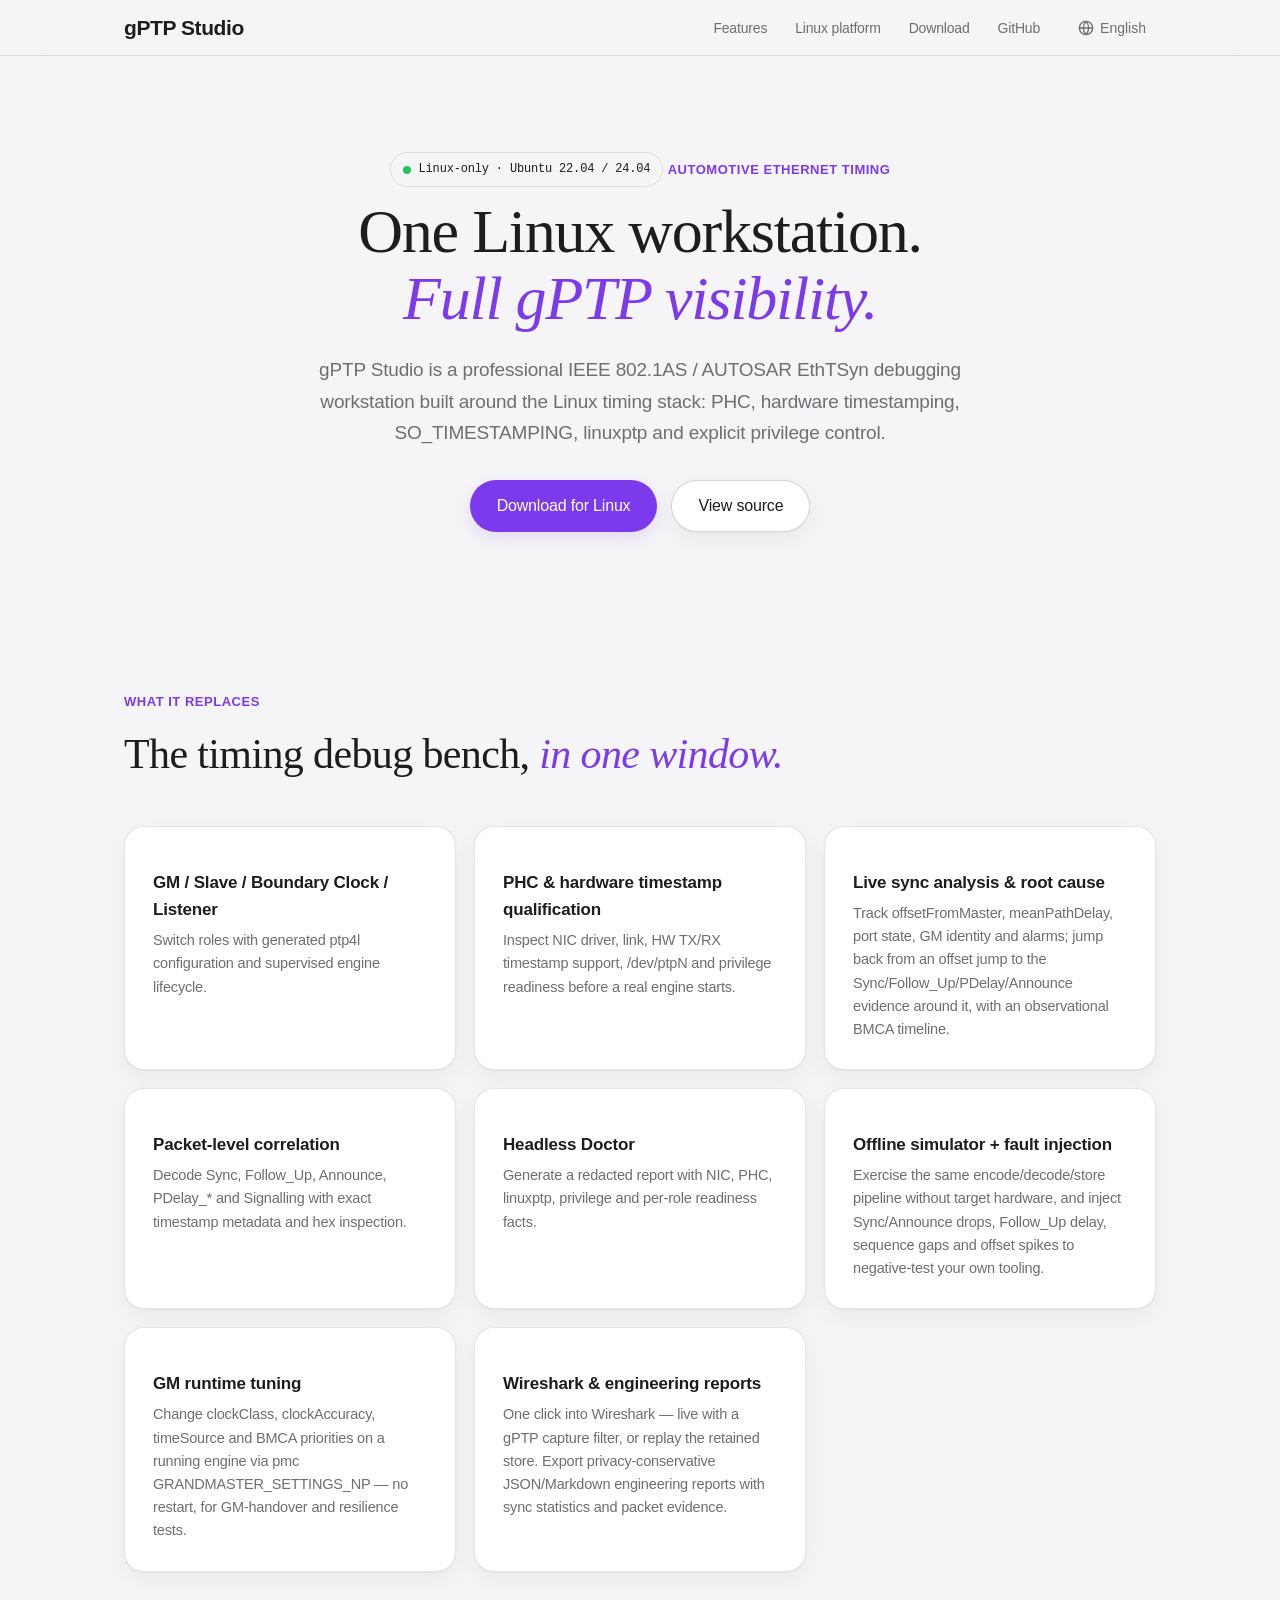
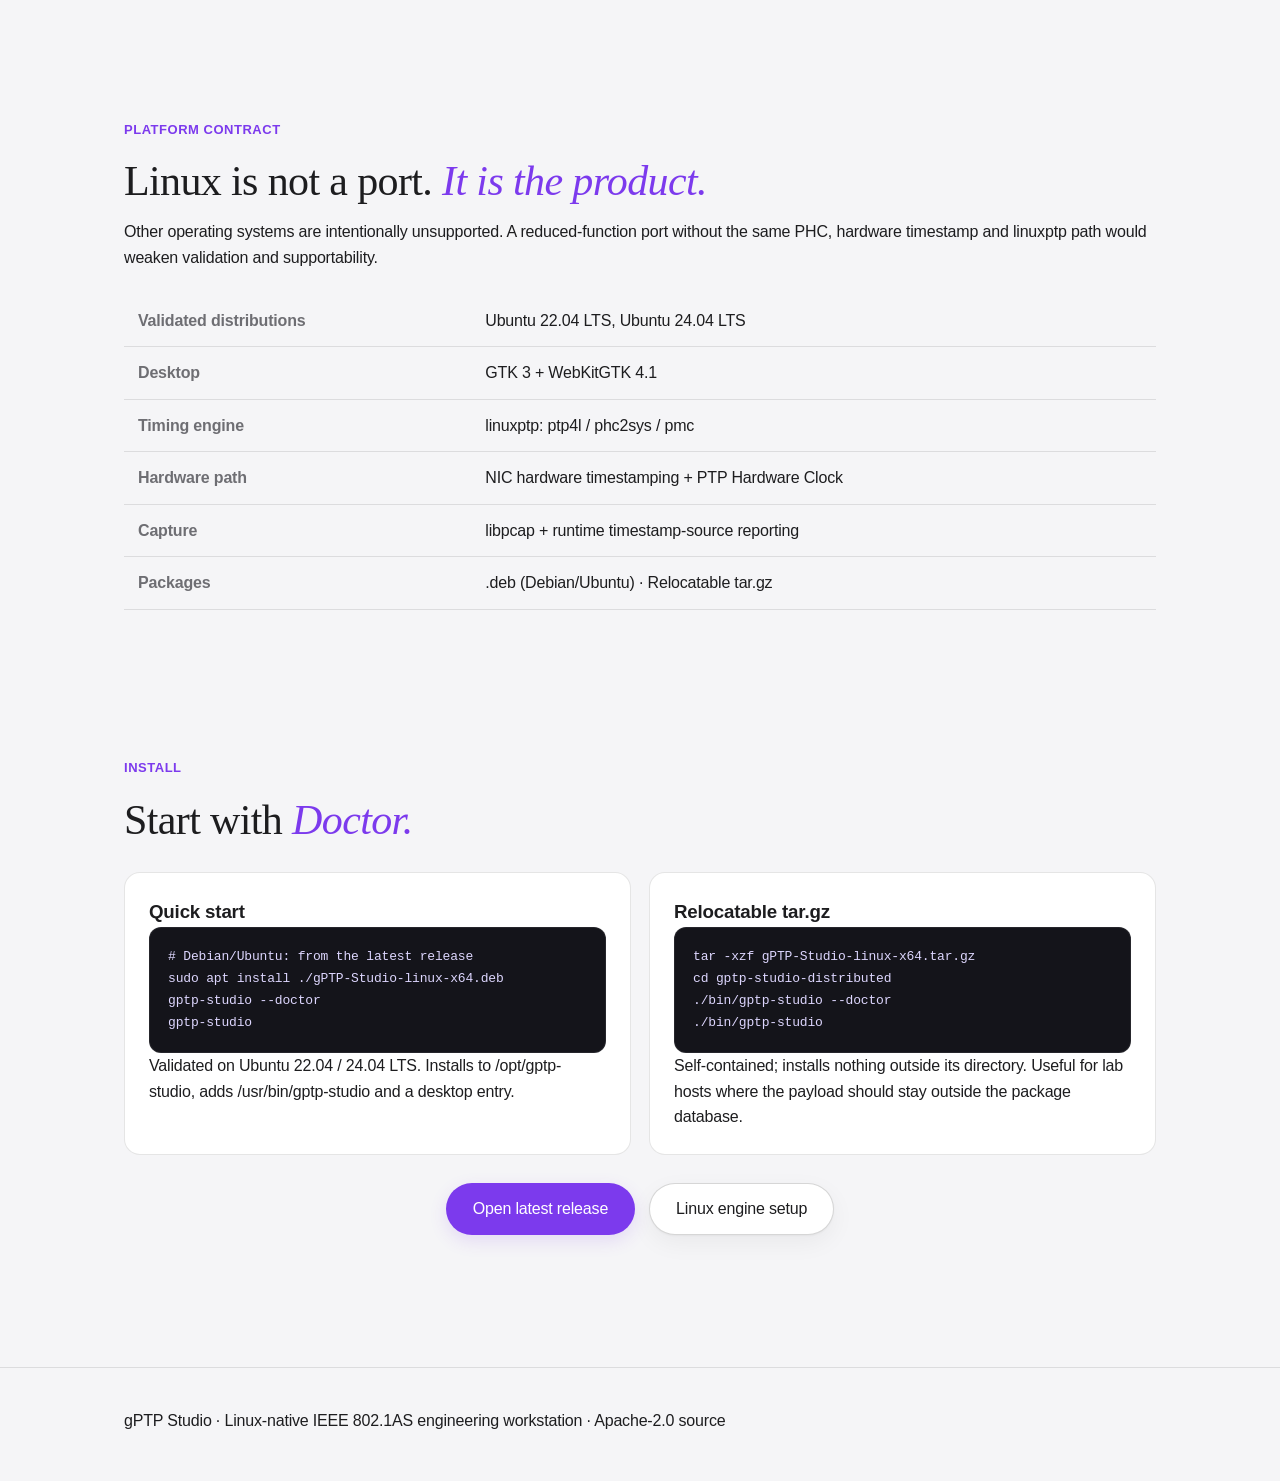
==== docs/index.html @ 73a43b8b "site: language switcher to the family standard (v2 key, legacy carry-over, globe dropdown)" ====
<!DOCTYPE html>
<html lang="en">
<head>
  <meta charset="UTF-8">
  <meta name="viewport" content="width=device-width, initial-scale=1.0">
  <title>gPTP Studio — Linux-native IEEE 802.1AS debugging workstation</title>
  <meta name="description" content="Linux-native gPTP / IEEE 802.1AS workstation for Automotive Ethernet: GrandMaster, Slave, Listener, PHC/HW timestamp qualification, live timing analysis and packet decode.">
  <link rel="stylesheet" href="styles.css">
  <style>
    :root { --accent:#7C3AED; --accent-hover:#6D28D9; --accent-soft:rgba(124,58,237,.14); --accent-tint:rgba(124,58,237,.08); }
    .linux-pill { display:inline-flex; gap:8px; align-items:center; padding:7px 12px; border-radius:999px; border:1px solid var(--border); font-family:var(--font-mono); font-size:12px; }
    .linux-dot { width:8px; height:8px; border-radius:50%; background:#22c55e; }
    .hero-copy { max-width:850px; }
    .command { background:#14141a; color:#ddd6fe; padding:18px; border-radius:12px; overflow:auto; font-family:var(--font-mono); font-size:13px; line-height:1.7; border:1px solid rgba(255,255,255,.08); }
    .support-table { width:100%; border-collapse:collapse; margin-top:24px; }
    .support-table th,.support-table td { text-align:left; padding:13px 14px; border-bottom:1px solid var(--border); }
    .support-table th { color:var(--text-2); }
    .download-grid { display:grid; grid-template-columns:repeat(auto-fit,minmax(260px,1fr)); gap:18px; margin-top:28px; }
    .download-card { border:1px solid var(--border); border-radius:16px; padding:24px; background:var(--bg-elevated); }
    .download-card h3 { margin-top:0; }
  </style>
</head>
<body>
  <nav class="nav-container">
    <div class="nav-wrapper">
      <div class="nav-brand">gPTP Studio</div>
      <ul class="nav-menu">
        <li><a href="#features" data-en="Features" data-zh="功能">Features</a></li>
        <li><a href="#platform" data-en="Linux platform" data-zh="Linux 平台">Linux platform</a></li>
        <li><a href="#download" data-en="Download" data-zh="下载">Download</a></li>
        <li><a href="https://github.com/turinglambdaai/gptp-studio">GitHub</a></li>
        <li class="lang-dropdown-wrapper">
                    <button class="lang-btn" type="button" onclick="void 0" aria-label="Switch language">
                        <svg width="16" height="16" viewBox="0 0 24 24" fill="none" stroke="currentColor" stroke-width="2" stroke-linecap="round" stroke-linejoin="round"><circle cx="12" cy="12" r="10"></circle><line x1="2" y1="12" x2="22" y2="12"></line><path d="M12 2a15.3 15.3 0 0 1 4 10 15.3 15.3 0 0 1-4 10 15.3 15.3 0 0 1-4-10 15.3 15.3 0 0 1 4-10z"></path></svg>
                        <span id="current-lang-label" data-en="English" data-zh="简体中文">English</span>
                    </button>
                    <ul class="lang-menu">
                        <li onclick="setLanguage('en')">English</li>
                        <li onclick="setLanguage('zh')">简体中文</li>
                    </ul>
                </li>
      </ul>
    </div>
  </nav>

  <section class="hero" id="overview">
    <div class="container hero-copy">
      <div class="linux-pill"><span class="linux-dot"></span><span data-en="Linux-only · Ubuntu 22.04 / 24.04" data-zh="仅支持 Linux · Ubuntu 22.04 / 24.04">Linux-only · Ubuntu 22.04 / 24.04</span></div>
      <span class="eyebrow" data-en="Automotive Ethernet timing" data-zh="Automotive Ethernet 时间同步">Automotive Ethernet timing</span>
      <h1><span data-en="One Linux workstation." data-zh="一台 Linux 工作站，">One Linux workstation.</span> <span class="accent" data-en="Full gPTP visibility." data-zh="看清整个 gPTP。">Full gPTP visibility.</span></h1>
      <p class="lead" data-en="gPTP Studio is a professional IEEE 802.1AS / AUTOSAR EthTSyn debugging workstation built around the Linux timing stack: PHC, hardware timestamping, SO_TIMESTAMPING, linuxptp and explicit privilege control." data-zh="gPTP Studio 是围绕 Linux 时间栈构建的专业 IEEE 802.1AS / AUTOSAR EthTSyn 调试工作站：PHC、硬件时间戳、SO_TIMESTAMPING、linuxptp 与明确可控的权限路径。">gPTP Studio is a professional IEEE 802.1AS / AUTOSAR EthTSyn debugging workstation built around the Linux timing stack.</p>
      <div class="hero-buttons">
        <a href="#download" class="btn btn-primary" data-en="Download for Linux" data-zh="下载 Linux 版本">Download for Linux</a>
        <a href="https://github.com/turinglambdaai/gptp-studio" class="btn btn-secondary" data-en="View source" data-zh="查看源码">View source</a>
      </div>
    </div>
  </section>

  <section id="features">
    <div class="container">
      <span class="eyebrow" data-en="What it replaces" data-zh="替代零散工具链">What it replaces</span>
      <h2 class="section-title"><span data-en="The timing debug bench," data-zh="把时间同步调试台，">The timing debug bench,</span> <span class="accent" data-en="in one window." data-zh="收进一个窗口。">in one window.</span></h2>
      <div class="bento-grid">
        <div class="bento-card"><h3 data-en="GM / Slave / Boundary Clock / Listener" data-zh="GM / 从钟 / 边界时钟 / Listener">GM / Slave / Boundary Clock / Listener</h3><p data-en="Switch roles with generated ptp4l configuration and supervised engine lifecycle." data-zh="生成 ptp4l 配置并统一监督真实引擎生命周期。">Switch roles with generated ptp4l configuration and supervised engine lifecycle.</p></div>
        <div class="bento-card"><h3 data-en="PHC & hardware timestamp qualification" data-zh="PHC 与硬件时间戳资格检查">PHC & hardware timestamp qualification</h3><p data-en="Inspect NIC driver, link, HW TX/RX timestamp support, /dev/ptpN and privilege readiness before a real engine starts." data-zh="真实引擎启动前检查驱动、链路、TX/RX 硬件时间戳、/dev/ptpN 与权限路径。">Inspect NIC driver, link, HW timestamps, PHC and privileges before a real engine starts.</p></div>
        <div class="bento-card"><h3 data-en="Live sync analysis & root cause" data-zh="实时同步分析与根因">Live sync analysis & root cause</h3><p data-en="Track offsetFromMaster, meanPathDelay, port state, GM identity and alarms; jump back from an offset jump to the Sync/Follow_Up/PDelay/Announce evidence around it, with an observational BMCA timeline." data-zh="实时观察 offsetFromMaster、meanPathDelay、端口状态、GM 与告警；从 offset 跳变回看同时刻报文证据与观测性 BMCA 时间轴。">Track offsetFromMaster, meanPathDelay, port state, GM identity and alarms; correlate jumps with packet evidence.</p></div>
        <div class="bento-card"><h3 data-en="Packet-level correlation" data-zh="报文级关联">Packet-level correlation</h3><p data-en="Decode Sync, Follow_Up, Announce, PDelay_* and Signalling with exact timestamp metadata and hex inspection." data-zh="完整解码 Sync、Follow_Up、Announce、PDelay_*、Signalling，并保留精确时间戳元数据和 hex。">Decode gPTP traffic with exact timestamp metadata and hex inspection.</p></div>
        <div class="bento-card"><h3 data-en="Headless Doctor" data-zh="无头 Doctor">Headless Doctor</h3><p data-en="Generate a redacted report with NIC, PHC, linuxptp, privilege and per-role readiness facts." data-zh="生成默认脱敏的 NIC、PHC、linuxptp、权限与角色资格报告。">Generate a redacted support/readiness report.</p></div>
        <div class="bento-card"><h3 data-en="Offline simulator + fault injection" data-zh="内置模拟器与故障注入">Offline simulator + fault injection</h3><p data-en="Exercise the same encode/decode/store pipeline without target hardware, and inject Sync/Announce drops, Follow_Up delay, sequence gaps and offset spikes to negative-test your own tooling." data-zh="无需目标硬件也走同一条 encode/decode/store 管线；可注入 Sync/Announce 丢弃、Follow_Up 延迟、sequenceId 跳变与 offset 尖峰，对告警、BMCA 判读与报告做负向测试。">Exercise the same data pipeline without hardware, plus injectable faults for negative testing.</p></div>
        <div class="bento-card"><h3 data-en="GM runtime tuning" data-zh="GM 运行时调优">GM runtime tuning</h3><p data-en="Change clockClass, clockAccuracy, timeSource and BMCA priorities on a running engine via pmc GRANDMASTER_SETTINGS_NP — no restart, for GM-handover and resilience tests." data-zh="经 pmc GRANDMASTER_SETTINGS_NP 在线修改 clockClass、clockAccuracy、timeSource 与 BMCA 优先级，无需重启引擎，服务 GM 接管与鲁棒性测试。">Change clock quality and BMCA priorities live via pmc — no engine restart.</p></div>
        <div class="bento-card"><h3 data-en="Wireshark & engineering reports" data-zh="Wireshark 联动与工程报告">Wireshark & engineering reports</h3><p data-en="One click into Wireshark — live with a gPTP capture filter, or replay the retained store. Export privacy-conservative JSON/Markdown engineering reports with sync statistics and packet evidence." data-zh="一键联动 Wireshark：实时（gPTP 捕获过滤器）或回放保留报文；导出脱敏的 JSON/Markdown 工程报告，含同步统计与报文证据。">One click into Wireshark (live or replay) plus redacted JSON/Markdown engineering reports.</p></div>
      </div>
    </div>
  </section>

  <section id="platform">
    <div class="container">
      <span class="eyebrow" data-en="Platform contract" data-zh="平台契约">Platform contract</span>
      <h2 class="section-title"><span data-en="Linux is not a port." data-zh="Linux 不是其中一个移植平台，">Linux is not a port.</span> <span class="accent" data-en="It is the product." data-zh="Linux 就是产品本体。">It is the product.</span></h2>
      <p class="lead" data-en="Other operating systems are intentionally unsupported. A reduced-function port without the same PHC, hardware timestamp and linuxptp path would weaken validation and supportability." data-zh="其他操作系统明确不在产品支持范围内。没有同等 PHC、硬件时间戳和 linuxptp 路径的缩水移植，只会降低验证可信度与售后可支持性。">Other operating systems are intentionally unsupported.</p>
      <table class="support-table">
        <tr><th data-en="Validated distributions" data-zh="验证发行版">Validated distributions</th><td>Ubuntu 22.04 LTS, Ubuntu 24.04 LTS</td></tr>
        <tr><th data-en="Desktop" data-zh="桌面 UI">Desktop</th><td>GTK 3 + WebKitGTK 4.1</td></tr>
        <tr><th data-en="Timing engine" data-zh="时间引擎">Timing engine</th><td>linuxptp: ptp4l / phc2sys / pmc</td></tr>
        <tr><th data-en="Hardware path" data-zh="硬件时间路径">Hardware path</th><td>NIC hardware timestamping + PTP Hardware Clock</td></tr>
        <tr><th data-en="Capture" data-zh="抓包">Capture</th><td>libpcap + runtime timestamp-source reporting</td></tr>
        <tr><th data-en="Packages" data-zh="官方包">Packages</th><td>.deb (Debian/Ubuntu) · Relocatable tar.gz</td></tr>
      </table>
    </div>
  </section>

  <section id="download">
    <div class="container">
      <span class="eyebrow" data-en="Install" data-zh="安装">Install</span>
      <h2 class="section-title"><span data-en="Start with" data-zh="第一步先运行">Start with</span> <span class="accent">Doctor.</span></h2>
      <div class="download-grid">
        <div class="download-card"><h3 data-en="Quick start" data-zh="快速开始">Quick start</h3><pre class="command"># Debian/Ubuntu: from the latest release
sudo apt install ./gPTP-Studio-linux-x64.deb
gptp-studio --doctor
gptp-studio</pre><p data-en="Validated on Ubuntu 22.04 / 24.04 LTS. Installs to /opt/gptp-studio, adds /usr/bin/gptp-studio and a desktop entry." data-zh="在 Ubuntu 22.04 / 24.04 LTS 上验证。安装到 /opt/gptp-studio，提供 /usr/bin/gptp-studio 命令与桌面入口。">Validated on Ubuntu 22.04 / 24.04 LTS.</p></div>
        <div class="download-card"><h3 data-en="Relocatable tar.gz" data-zh="Relocatable tar.gz">Relocatable tar.gz</h3><pre class="command">tar -xzf gPTP-Studio-linux-x64.tar.gz
cd gptp-studio-distributed
./bin/gptp-studio --doctor
./bin/gptp-studio</pre><p data-en="Self-contained; installs nothing outside its directory. Useful for lab hosts where the payload should stay outside the package database." data-zh="自包含，不在目录外安装任何内容。适合希望应用 payload 与系统包数据库解耦的实验室主机。">Self-contained; installs nothing outside its directory.</p></div>
      </div>
      <div class="hero-buttons" style="margin-top:28px">
        <a href="https://github.com/turinglambdaai/gptp-studio/releases/latest" class="btn btn-primary" data-en="Open latest release" data-zh="打开最新 Release">Open latest release</a>
        <a href="https://github.com/turinglambdaai/gptp-studio/blob/main/docs/linux-real-engine-setup.md" class="btn btn-secondary" data-en="Linux engine setup" data-zh="Linux 真机配置">Linux engine setup</a>
      </div>
    </div>
  </section>

  <footer><div class="container"><p data-en="gPTP Studio · Linux-native IEEE 802.1AS engineering workstation · Apache-2.0 source" data-zh="gPTP Studio · Linux 原生 IEEE 802.1AS 工程工作站 · Apache-2.0 源码">gPTP Studio · Linux-native IEEE 802.1AS engineering workstation · Apache-2.0 source</p></div></footer>

  <script>
    // Unified language policy: explicit choice wins; otherwise follow system/browser locale.
    var LANGUAGE_OVERRIDE_KEY = 'gptp-studio-lang-override-v2';
    var LANGUAGE_LEGACY_KEYS = ['site-lang'];
    var pageMetadata = {
      en: { title:'gPTP Studio — Linux-native IEEE 802.1AS debugging workstation', description:'Linux-native gPTP / IEEE 802.1AS workstation for Automotive Ethernet with PHC and hardware timestamp qualification.' },
      zh: { title:'gPTP Studio — Linux 原生 gPTP / IEEE 802.1AS 调试工作站', description:'面向 Automotive Ethernet 的 Linux 原生 gPTP / IEEE 802.1AS 工作站，支持 PHC、硬件时间戳资格检查与 linuxptp。' }
    };
    function readLanguageOverride(){
      try {
        var v=localStorage.getItem(LANGUAGE_OVERRIDE_KEY);
        if(v!=='zh'&&v!=='en'){
          for(var i=0;i<LANGUAGE_LEGACY_KEYS.length;i++){
            var legacy=localStorage.getItem(LANGUAGE_LEGACY_KEYS[i]);
            if(legacy==='zh'||legacy==='en'){ v=legacy; try{localStorage.setItem(LANGUAGE_OVERRIDE_KEY,v);}catch(e){} break; }
          }
        }
        return v==='zh'||v==='en'?v:null;
      } catch(e){ return null; }
    }
    function detectBrowserLanguage(){ var locale=(navigator.languages&&navigator.languages[0])||navigator.language||''; return String(locale).toLowerCase().indexOf('zh')===0?'zh':'en'; }
    function applyLanguage(lang,persist){
      if(persist){ try { localStorage.setItem(LANGUAGE_OVERRIDE_KEY,lang); } catch(e){} }
      document.querySelectorAll('[data-en]').forEach(function(el){ var text=el.getAttribute('data-'+lang); if(text!==null) el.textContent=text; });
      document.documentElement.lang=lang==='zh'?'zh-CN':'en';
      document.documentElement.setAttribute('data-language',lang);
      var label=document.getElementById('current-lang-label');
      if(label) label.textContent=lang==='zh'?'简体中文':'English';
      var metadata=pageMetadata[lang];
      if(metadata){ document.title=metadata.title; var d=document.querySelector('meta[name="description"]'); if(d)d.setAttribute('content',metadata.description); }
    }
    function setLanguage(lang){ if(lang==='zh'||lang==='en') applyLanguage(lang,true); }
    applyLanguage(readLanguageOverride()||detectBrowserLanguage(),false);
    LANGUAGE_LEGACY_KEYS.forEach(function(k){ try{ localStorage.removeItem(k); }catch(e){} });
    window.addEventListener('languagechange',function(){ if(!readLanguageOverride()) applyLanguage(detectBrowserLanguage(),false); });
  </script>
</body>
</html>
---- docs/styles.css ----
/*
 * Shared product-site stylesheet — turinglambdaai family design system.
 * Same token skeleton as taskly.jrtx.site; each site overrides the accent
 * variables in a small inline <style> block in its <head>.
 */

:root {
    --bg: #F5F5F7;
    --bg-card: #FFFFFF;
    --bg-elevated: #FFFFFF;
    --text: #1D1D1F;
    --text-2: #6E6E73;
    --text-3: #8E8E93;
    --accent: #007AFF;
    --accent-hover: #0066D6;
    --accent-soft: rgba(0, 122, 255, 0.14);
    --accent-tint: rgba(0, 122, 255, 0.08);
    --border: rgba(0, 0, 0, 0.10);
    --border-strong: rgba(0, 0, 0, 0.16);

    --font-sans: -apple-system, BlinkMacSystemFont, "SF Pro Text", "Segoe UI", Roboto, Helvetica, Arial, sans-serif;
    --font-serif: "Newsreader", Georgia, serif;
    --font-mono: ui-monospace, "SF Mono", "Cascadia Code", Menlo, Consolas, monospace;

    --wrapper-width: 1080px;
    --radius-l: 20px;
    --radius-m: 14px;
    --radius-s: 10px;

    --shadow-card: 0 1px 2px rgba(0, 0, 0, 0.04), 0 8px 24px rgba(0, 0, 0, 0.05);
    --shadow-hover: 0 2px 4px rgba(0, 0, 0, 0.05), 0 14px 40px rgba(0, 0, 0, 0.09);
    --shadow-window: 0 30px 70px rgba(0, 0, 0, 0.13), 0 8px 20px rgba(0, 0, 0, 0.06);

    --ease: cubic-bezier(0.2, 0.8, 0.2, 1);
}

* { box-sizing: border-box; margin: 0; padding: 0; }

html { scroll-behavior: smooth; }

body {
    font-family: var(--font-sans);
    background-color: var(--bg);
    color: var(--text);
    line-height: 1.6;
    letter-spacing: -0.011em;
    -webkit-font-smoothing: antialiased;
    -moz-osx-font-smoothing: grayscale;
}

a { text-decoration: none; color: var(--accent); transition: color 0.2s var(--ease); }
ul { list-style: none; }

::selection { background: var(--accent-soft); color: var(--text); }

/* ---------- Navigation ---------- */
.nav-container {
    position: sticky;
    top: 0;
    width: 100%;
    height: 56px;
    background: rgba(245, 245, 247, 0.78);
    backdrop-filter: saturate(180%) blur(20px);
    -webkit-backdrop-filter: saturate(180%) blur(20px);
    border-bottom: 1px solid var(--border);
    z-index: 9999;
}

.nav-wrapper {
    max-width: var(--wrapper-width);
    margin: 0 auto;
    height: 100%;
    display: flex;
    justify-content: space-between;
    align-items: center;
    padding: 0 24px;
}

.nav-brand {
    display: flex;
    align-items: center;
    gap: 9px;
    font-weight: 600;
    font-size: 21px;
    color: var(--text);
    letter-spacing: -0.02em;
}

.nav-logo { flex-shrink: 0; border-radius: 6px; }

.nav-menu { display: flex; gap: 28px; align-items: center; }

.nav-menu a {
    font-size: 14px;
    color: var(--text-2);
    font-weight: 450;
    transition: color 0.2s;
}
.nav-menu a:hover { color: var(--accent); }

/* Language dropdown */
.lang-dropdown-wrapper { position: relative; }
.lang-btn {
    display: flex;
    align-items: center;
    gap: 6px;
    background: none;
    border: none;
    cursor: pointer;
    font-family: var(--font-sans);
    font-size: 14px;
    color: var(--text-2);
    padding: 6px 10px;
    border-radius: 8px;
    transition: all 0.2s var(--ease);
}
.lang-btn:hover { color: var(--accent); background: var(--accent-tint); }
.lang-menu {
    position: absolute;
    top: calc(100% + 6px);
    right: 0;
    background: var(--bg-card);
    border: 1px solid var(--border);
    border-radius: var(--radius-s);
    box-shadow: var(--shadow-hover);
    padding: 6px;
    min-width: 130px;
    opacity: 0;
    visibility: hidden;
    transform: translateY(-4px);
    transition: all 0.18s var(--ease);
    z-index: 10000;
}
.lang-dropdown-wrapper:hover .lang-menu,
.lang-dropdown-wrapper:focus-within .lang-menu {
    opacity: 1;
    visibility: visible;
    transform: translateY(0);
}
.lang-menu li {
    padding: 7px 12px;
    font-size: 14px;
    color: var(--text);
    border-radius: 6px;
    cursor: pointer;
    transition: background 0.15s;
}
.lang-menu li:hover { background: var(--accent-tint); color: var(--accent); }

/* ---------- Layout ---------- */
.container { max-width: var(--wrapper-width); margin: 0 auto; padding: 0 24px; }
section { padding: 72px 0; }

.eyebrow {
    display: inline-block;
    font-size: 13px;
    font-weight: 550;
    letter-spacing: 0.04em;
    text-transform: uppercase;
    color: var(--accent);
    margin-bottom: 18px;
}

.section-title {
    font-family: var(--font-serif);
    font-size: 42px;
    line-height: 1.12;
    font-weight: 500;
    letter-spacing: -0.015em;
    color: var(--text);
    margin-bottom: 14px;
}
.section-title .accent { color: var(--accent); font-style: italic; }

.section-lead {
    font-size: 18px;
    color: var(--text-2);
    max-width: 640px;
    line-height: 1.65;
}

.text-center { text-align: center; }
.text-center .section-lead { margin: 0 auto; }

/* ---------- Hero ---------- */
.hero { padding: 96px 0 64px; text-align: center; overflow: hidden; }

.hero h1 {
    font-family: var(--font-serif);
    font-size: clamp(38px, 6vw, 62px);
    line-height: 1.08;
    font-weight: 500;
    letter-spacing: -0.02em;
    margin-bottom: 22px;
}
.hero h1 .accent { color: var(--accent); font-style: italic; }
.hero h1 span { display: block; }

.hero .lead {
    font-size: 19px;
    color: var(--text-2);
    max-width: 680px;
    margin: 0 auto 32px;
    line-height: 1.65;
}

.hero-buttons {
    display: flex;
    gap: 14px;
    justify-content: center;
    flex-wrap: wrap;
    margin-bottom: 20px;
}

.btn {
    display: inline-flex;
    align-items: center;
    gap: 8px;
    padding: 12px 26px;
    border-radius: 999px;
    font-size: 16px;
    font-weight: 500;
    transition: all 0.2s var(--ease);
    border: 1px solid transparent;
}
.btn-primary {
    background: var(--accent);
    color: #fff;
    box-shadow: 0 6px 18px var(--accent-soft);
}
.btn-primary:hover {
    background: var(--accent-hover);
    transform: translateY(-1px);
    box-shadow: 0 10px 26px var(--accent-soft);
}
.btn-secondary {
    background: var(--bg-card);
    color: var(--text);
    border: 1px solid var(--border-strong);
    box-shadow: var(--shadow-card);
}
.btn-secondary:hover { color: var(--accent); border-color: var(--accent); }

.hero-visual {
    max-width: 900px;
    margin: 56px auto 0;
    position: relative;
}

/* ---------- Bento feature grid ---------- */
.bento-grid {
    display: grid;
    grid-template-columns: repeat(3, 1fr);
    gap: 18px;
    margin-top: 48px;
}
.bento-card {
    background: var(--bg-card);
    border: 1px solid var(--border);
    border-radius: var(--radius-l);
    padding: 28px;
    transition: all 0.25s var(--ease);
    box-shadow: var(--shadow-card);
}
.bento-card:hover {
    transform: translateY(-3px);
    box-shadow: var(--shadow-hover);
    border-color: var(--accent);
}
.bento-card.span-2 { grid-column: span 2; }
.bento-card h3 {
    font-size: 17px;
    font-weight: 600;
    margin: 14px 0 6px;
    letter-spacing: -0.01em;
}
.bento-card p { font-size: 14.5px; color: var(--text-2); line-height: 1.6; }
.card-icon {
    width: 42px;
    height: 42px;
    border-radius: 11px;
    background: var(--accent-soft);
    color: var(--accent);
    display: flex;
    align-items: center;
    justify-content: center;
}

/* ---------- Code windows (mac-style) ---------- */
.code-window {
    background: #1E1E22;
    border-radius: var(--radius-m);
    box-shadow: var(--shadow-window);
    overflow: hidden;
    text-align: left;
    border: 1px solid rgba(255, 255, 255, 0.07);
}
.window-header {
    display: flex;
    align-items: center;
    padding: 11px 14px;
    background: rgba(255, 255, 255, 0.045);
    border-bottom: 1px solid rgba(255, 255, 255, 0.06);
}
.window-controls { display: flex; gap: 7px; }
.traffic-light { width: 11px; height: 11px; border-radius: 50%; }
.traffic-light.close { background: #FF5F57; }
.traffic-light.minimize { background: #FEBC2E; }
.traffic-light.maximize { background: #28C840; }
.window-title {
    flex: 1;
    text-align: center;
    font-size: 12px;
    color: rgba(255, 255, 255, 0.45);
    font-family: var(--font-mono);
    margin-right: 54px;
}
.code-body {
    padding: 20px 22px;
    font-family: var(--font-mono);
    font-size: 13.5px;
    line-height: 1.75;
    color: rgba(255, 255, 255, 0.86);
    overflow-x: auto;
    white-space: pre;
}
.code-body .prompt { color: var(--accent-bright, #6CB6FF); user-select: none; }
.code-body .cmd { color: #FFFFFF; font-weight: 600; }
.code-body .str { color: #7EE2A8; }
.code-body .flag { color: #FEBC2E; }
.code-body .comment { color: rgba(255, 255, 255, 0.38); }
.code-body .ok { color: #7EE2A8; }
.code-body .kw { color: #C792EA; }
.code-body .dim { color: rgba(255, 255, 255, 0.5); }

/* ---------- Split view (two code panes side by side) ---------- */
.split-view {
    display: grid;
    grid-template-columns: 1fr 1fr;
    gap: 18px;
    margin-top: 48px;
}
.split-pane-label {
    font-size: 13px;
    font-weight: 600;
    color: var(--text-2);
    margin: 26px 0 10px;
    letter-spacing: 0.02em;
    text-transform: uppercase;
}
.split-view .split-pane-label { margin-top: 0; }

/* ---------- Compare table ---------- */
.compare-table-wrap {
    margin-top: 44px;
    overflow-x: auto;
    border-radius: var(--radius-l);
    border: 1px solid var(--border);
    background: var(--bg-card);
    box-shadow: var(--shadow-card);
}
table.compare {
    width: 100%;
    border-collapse: collapse;
    font-size: 14px;
    min-width: 620px;
}
.compare th, .compare td {
    padding: 13px 18px;
    text-align: left;
    border-bottom: 1px solid var(--border);
}
.compare th {
    font-weight: 600;
    background: var(--accent-tint);
    color: var(--text);
    white-space: nowrap;
}
.compare td:first-child { font-weight: 550; color: var(--text-2); white-space: nowrap; }
.compare tr:last-child td { border-bottom: none; }
.compare td { color: var(--text); }
.compare .yes { color: var(--accent); font-weight: 600; }

/* ---------- Download / platform grid ---------- */
.platforms-grid {
    display: grid;
    grid-template-columns: repeat(3, 1fr);
    gap: 18px;
    margin-top: 44px;
}
.platform-card {
    background: var(--bg-card);
    border: 1px solid var(--border);
    border-radius: var(--radius-m);
    padding: 24px;
    text-align: center;
    transition: all 0.2s var(--ease);
    display: block;
    color: var(--text);
    box-shadow: var(--shadow-card);
}
.platform-card:hover {
    transform: translateY(-2px);
    box-shadow: var(--shadow-hover);
    border-color: var(--accent);
    color: var(--text);
}
.platform-icon { font-size: 30px; margin-bottom: 8px; color: var(--text-2); }
.platform-name { font-weight: 600; font-size: 15px; }
.platform-format { font-size: 12.5px; color: var(--text-3); font-family: var(--font-mono); margin-top: 3px; }

.download-cta {
    margin-top: 30px;
    font-size: 14px;
    color: var(--text-2);
}
.version-badge {
    display: inline-flex;
    align-items: center;
    gap: 6px;
    background: var(--bg-card);
    border: 1px solid var(--border);
    padding: 5px 14px;
    border-radius: 999px;
    font-size: 13px;
    color: var(--text-2);
}
.version-badge .ver { color: var(--accent); font-weight: 600; }

/* ---------- Callout ---------- */
.callout {
    margin-top: 36px;
    background: var(--accent-tint);
    border: 1px solid var(--accent-soft);
    border-radius: var(--radius-m);
    padding: 18px 22px;
    font-size: 14.5px;
    color: var(--text-2);
}
.callout strong { color: var(--text); }

/* ---------- Loop diagram (benchpilot) ---------- */
.loop-diagram {
    display: flex;
    align-items: center;
    justify-content: center;
    gap: 10px;
    flex-wrap: wrap;
    margin: 48px 0 8px;
}
.loop-step {
    background: var(--bg-card);
    border: 1px solid var(--border);
    border-radius: 999px;
    padding: 10px 22px;
    font-family: var(--font-mono);
    font-size: 14px;
    font-weight: 600;
    box-shadow: var(--shadow-card);
    color: var(--text);
}
.loop-step.hot {
    border-color: var(--accent);
    color: var(--accent);
    background: var(--accent-tint);
}
.loop-arrow { color: var(--text-3); font-size: 18px; }

/* ---------- Stacked architecture (benchpilot) ---------- */
.arch-stack {
    margin-top: 44px;
    display: flex;
    flex-direction: column;
    align-items: center;
    gap: 10px;
}
.arch-row {
    display: flex;
    gap: 12px;
    justify-content: center;
    flex-wrap: wrap;
}
.arch-node {
    background: var(--bg-card);
    border: 1px solid var(--border);
    border-radius: var(--radius-s);
    padding: 9px 20px;
    font-family: var(--font-mono);
    font-size: 13.5px;
    box-shadow: var(--shadow-card);
    color: var(--text);
}
.arch-node.core {
    border-color: var(--accent);
    background: var(--accent-tint);
    color: var(--accent);
    font-weight: 600;
}
.arch-node.hw { border-style: dashed; color: var(--text-2); }
.arch-connector { color: var(--text-3); font-size: 15px; line-height: 1; }

/* ---------- Mockup: generic app screen ---------- */
.app-window {
    background: var(--bg-elevated);
    border-radius: var(--radius-m);
    box-shadow: var(--shadow-window);
    overflow: hidden;
    text-align: left;
    border: 1px solid var(--border);
}

/* ---------- Footer ---------- */
footer {
    border-top: 1px solid var(--border);
    padding: 40px 0 48px;
    margin-top: 40px;
}
.footer-content {
    max-width: var(--wrapper-width);
    margin: 0 auto;
    padding: 0 24px;
    display: flex;
    justify-content: space-between;
    align-items: center;
    flex-wrap: wrap;
    gap: 16px;
}
.footer-brand {
    display: flex;
    align-items: center;
    gap: 9px;
    font-weight: 600;
    font-size: 16px;
    color: var(--text);
}
.footer-links { display: flex; gap: 22px; }
.footer-links a { font-size: 13.5px; color: var(--text-2); }
.footer-links a:hover { color: var(--accent); }
.footer-note { font-size: 13px; color: var(--text-3); }

/* ---------- Scroll animation ----------
   Hidden-until-revealed only when JS is active (html.js-anim), so content
   stays visible without JavaScript and for crawlers. */
html.js-anim .animate-on-scroll {
    opacity: 0;
    transform: translateY(22px);
    transition: opacity 0.7s var(--ease), transform 0.7s var(--ease);
}
html.js-anim .animate-on-scroll.is-visible { opacity: 1; transform: translateY(0); }

/* ---------- Responsive ---------- */
@media (max-width: 900px) {
    .bento-grid { grid-template-columns: 1fr 1fr; }
    .platforms-grid { grid-template-columns: 1fr; }
    .split-view { grid-template-columns: 1fr; }
    section { padding: 56px 0; }
    .hero { padding: 72px 0 48px; }
}

@media (max-width: 600px) {
    .bento-grid { grid-template-columns: 1fr; }
    .bento-card.span-2 { grid-column: span 1; }
    .section-title { font-size: 32px; }
    .nav-menu { gap: 16px; }
    .nav-menu a.optional { display: none; }
}
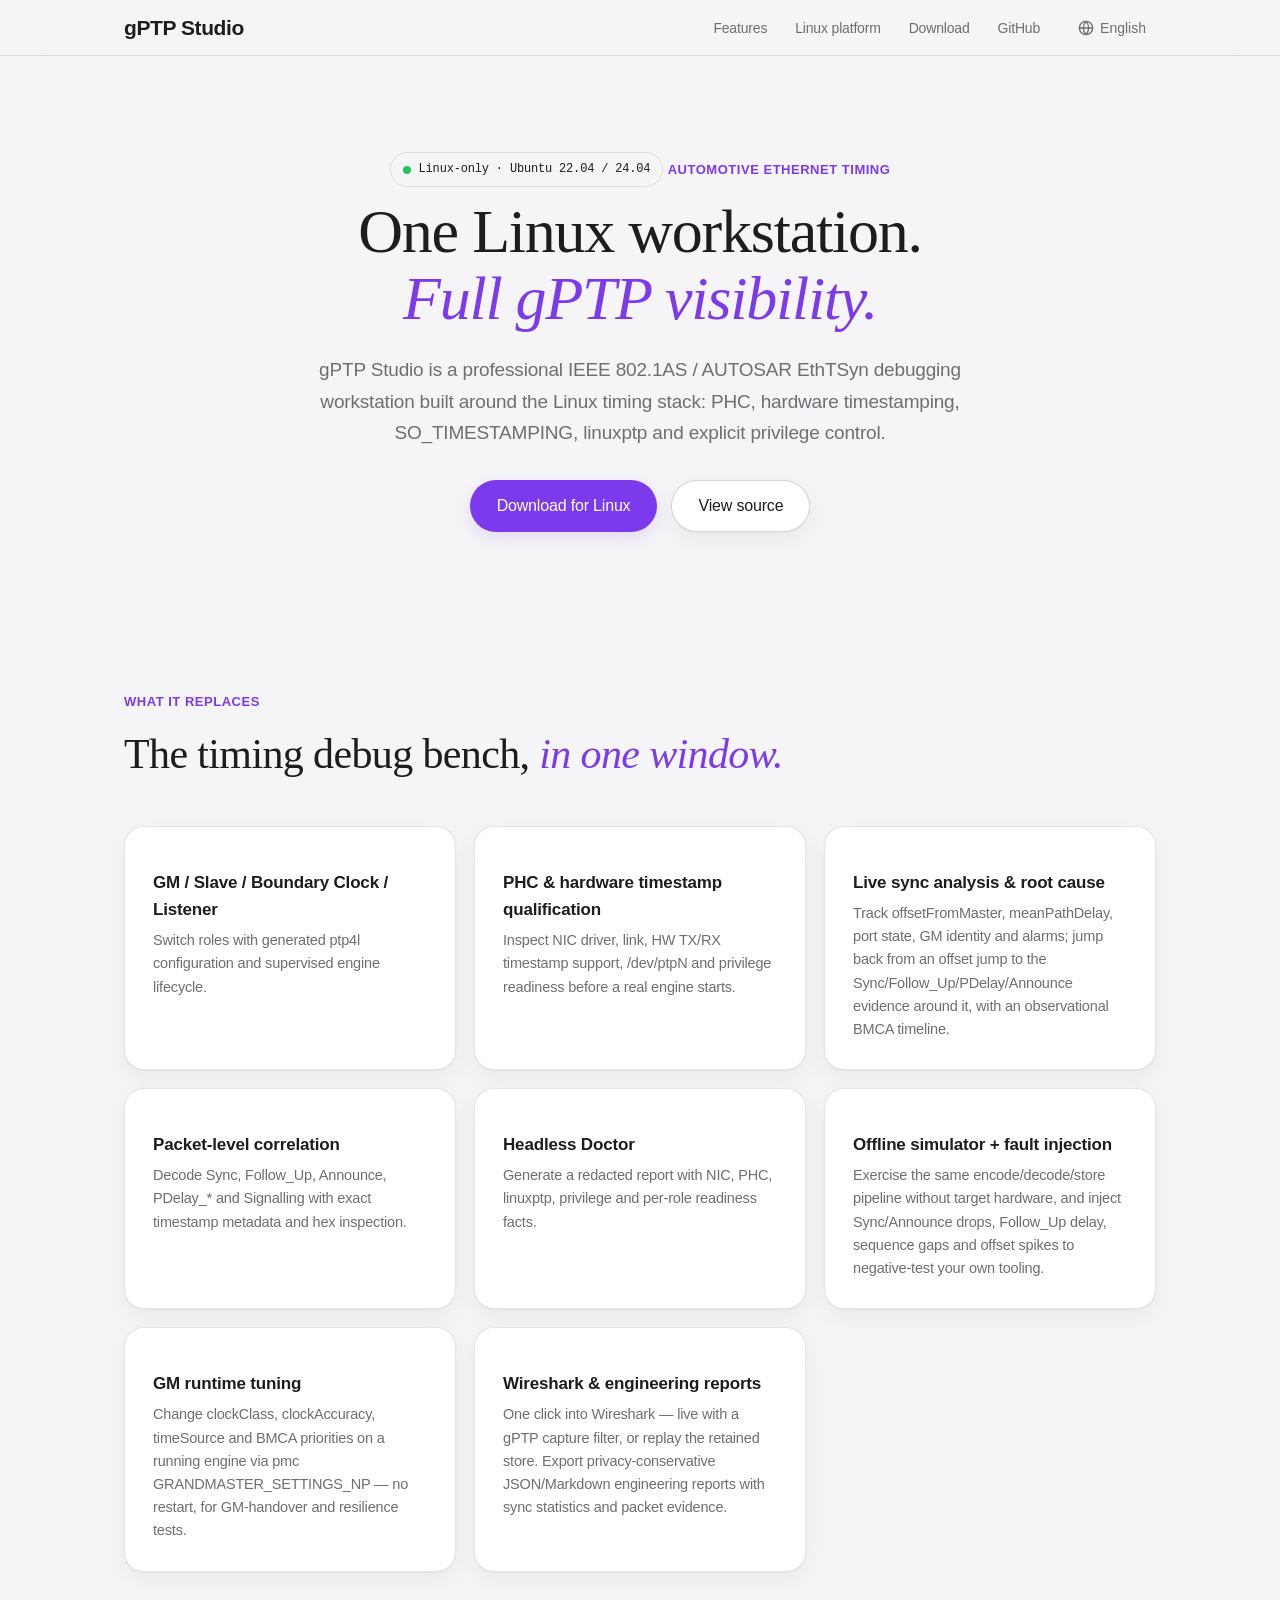
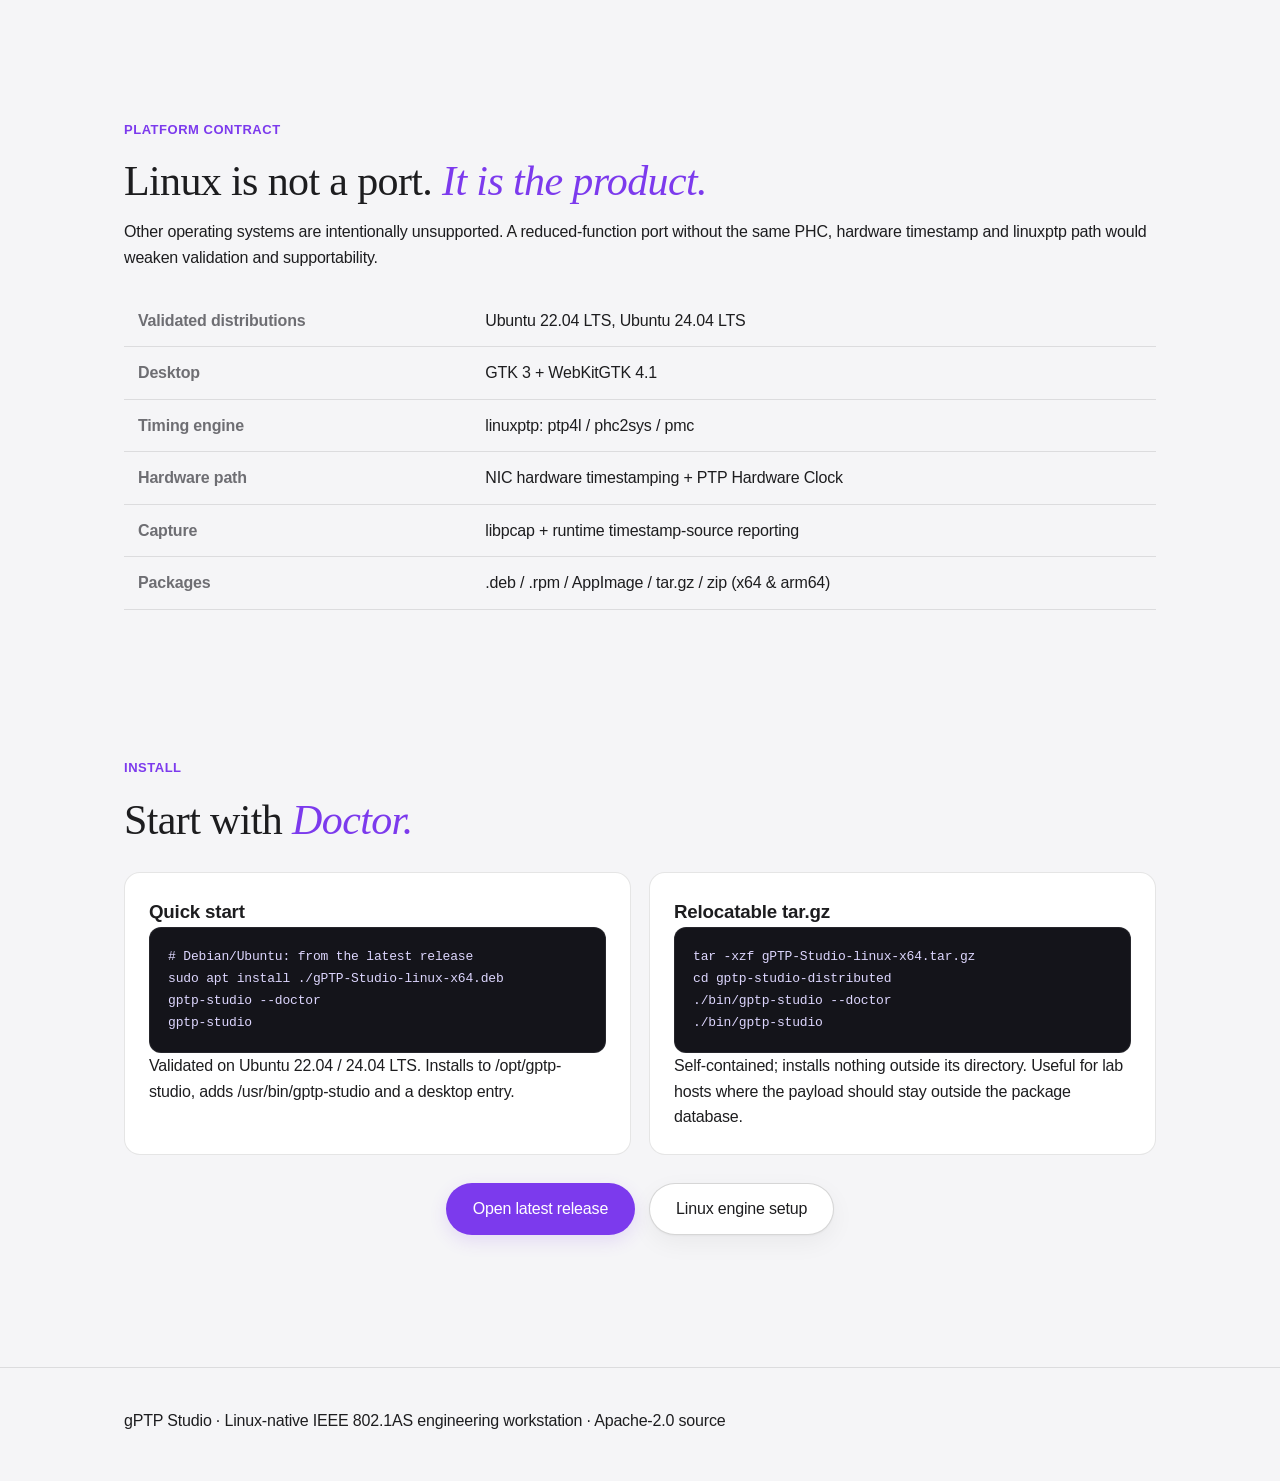
==== commit dd6ad867: "Release: v1.2.0 — full Linux format matrix on both architectures - scripts/package-extras.sh builds " ====
--- a/docs/index.html
+++ b/docs/index.html
@@ -84,7 +84,7 @@
         <tr><th data-en="Timing engine" data-zh="时间引擎">Timing engine</th><td>linuxptp: ptp4l / phc2sys / pmc</td></tr>
         <tr><th data-en="Hardware path" data-zh="硬件时间路径">Hardware path</th><td>NIC hardware timestamping + PTP Hardware Clock</td></tr>
         <tr><th data-en="Capture" data-zh="抓包">Capture</th><td>libpcap + runtime timestamp-source reporting</td></tr>
-        <tr><th data-en="Packages" data-zh="官方包">Packages</th><td>.deb (Debian/Ubuntu) · Relocatable tar.gz</td></tr>
+        <tr><th data-en="Packages" data-zh="官方包">Packages</th><td>.deb / .rpm / AppImage / tar.gz / zip (x64 &amp; arm64)</td></tr>
       </table>
     </div>
   </section>
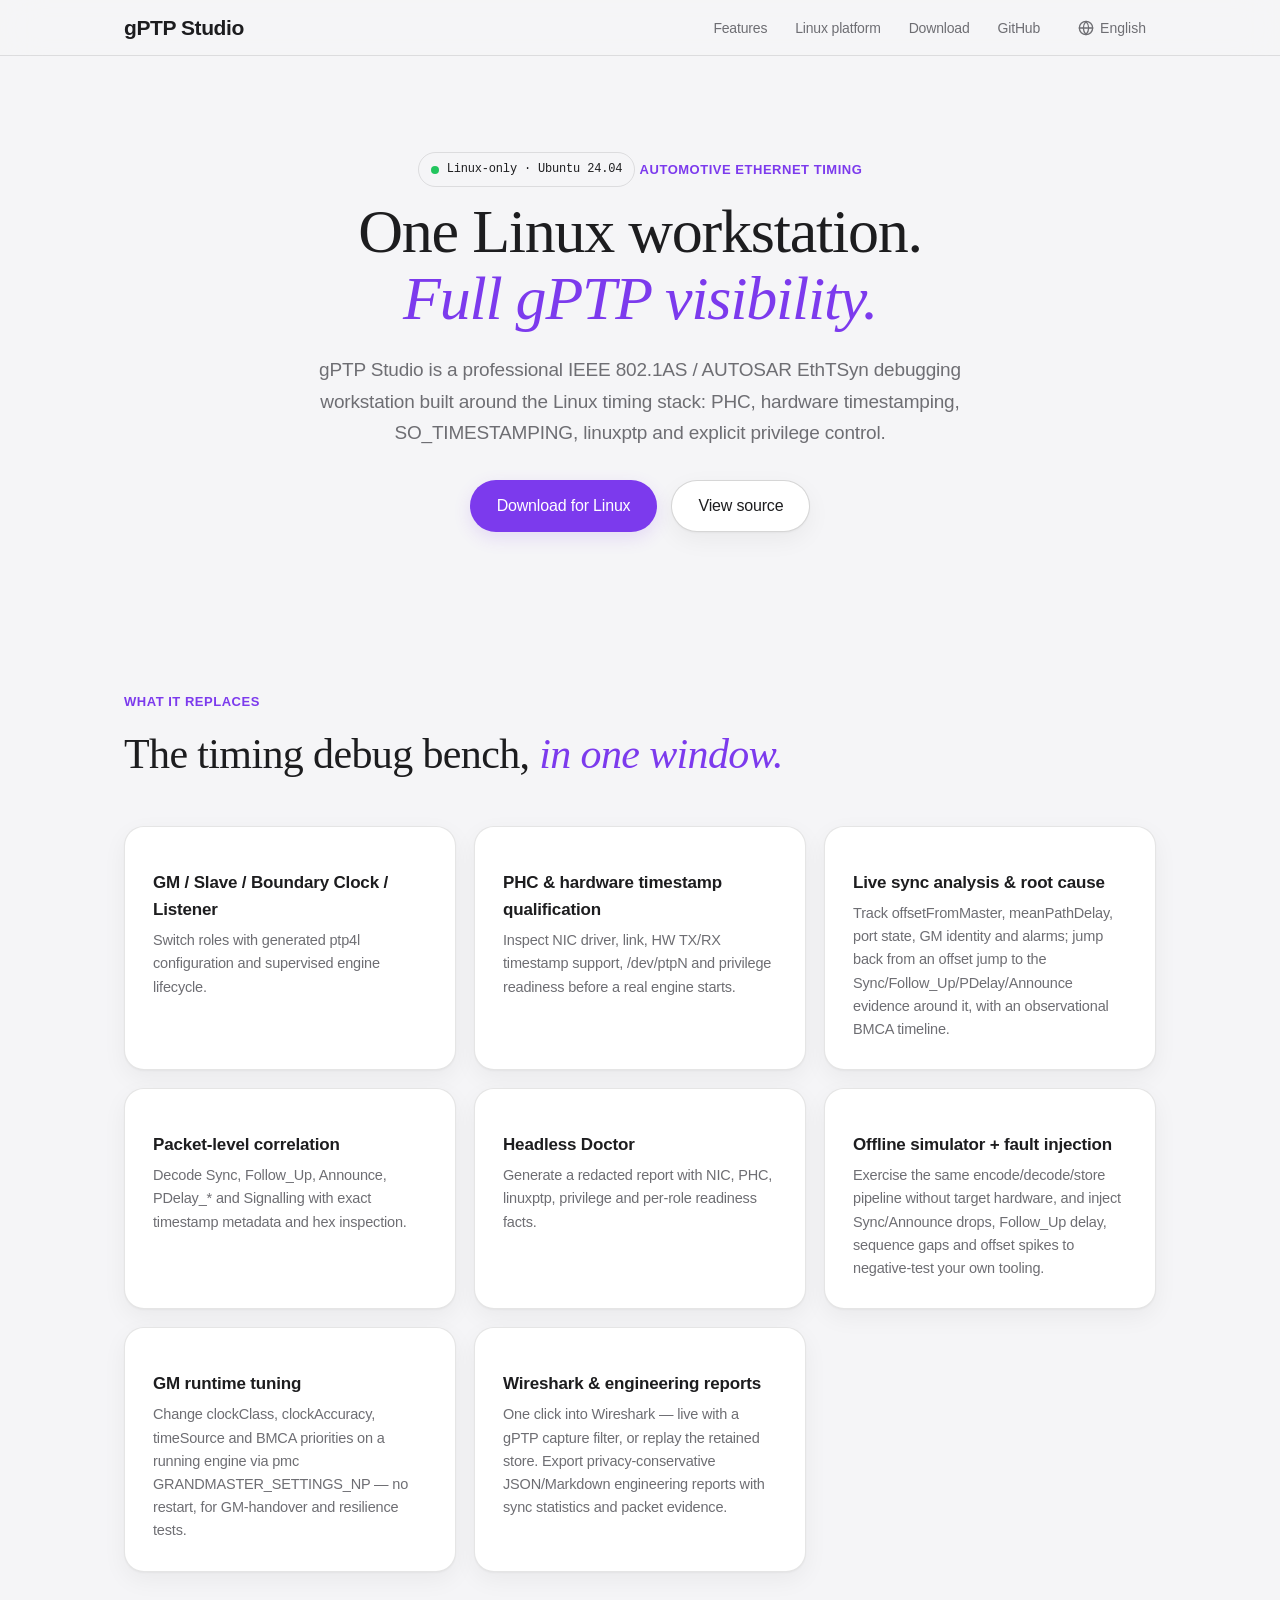
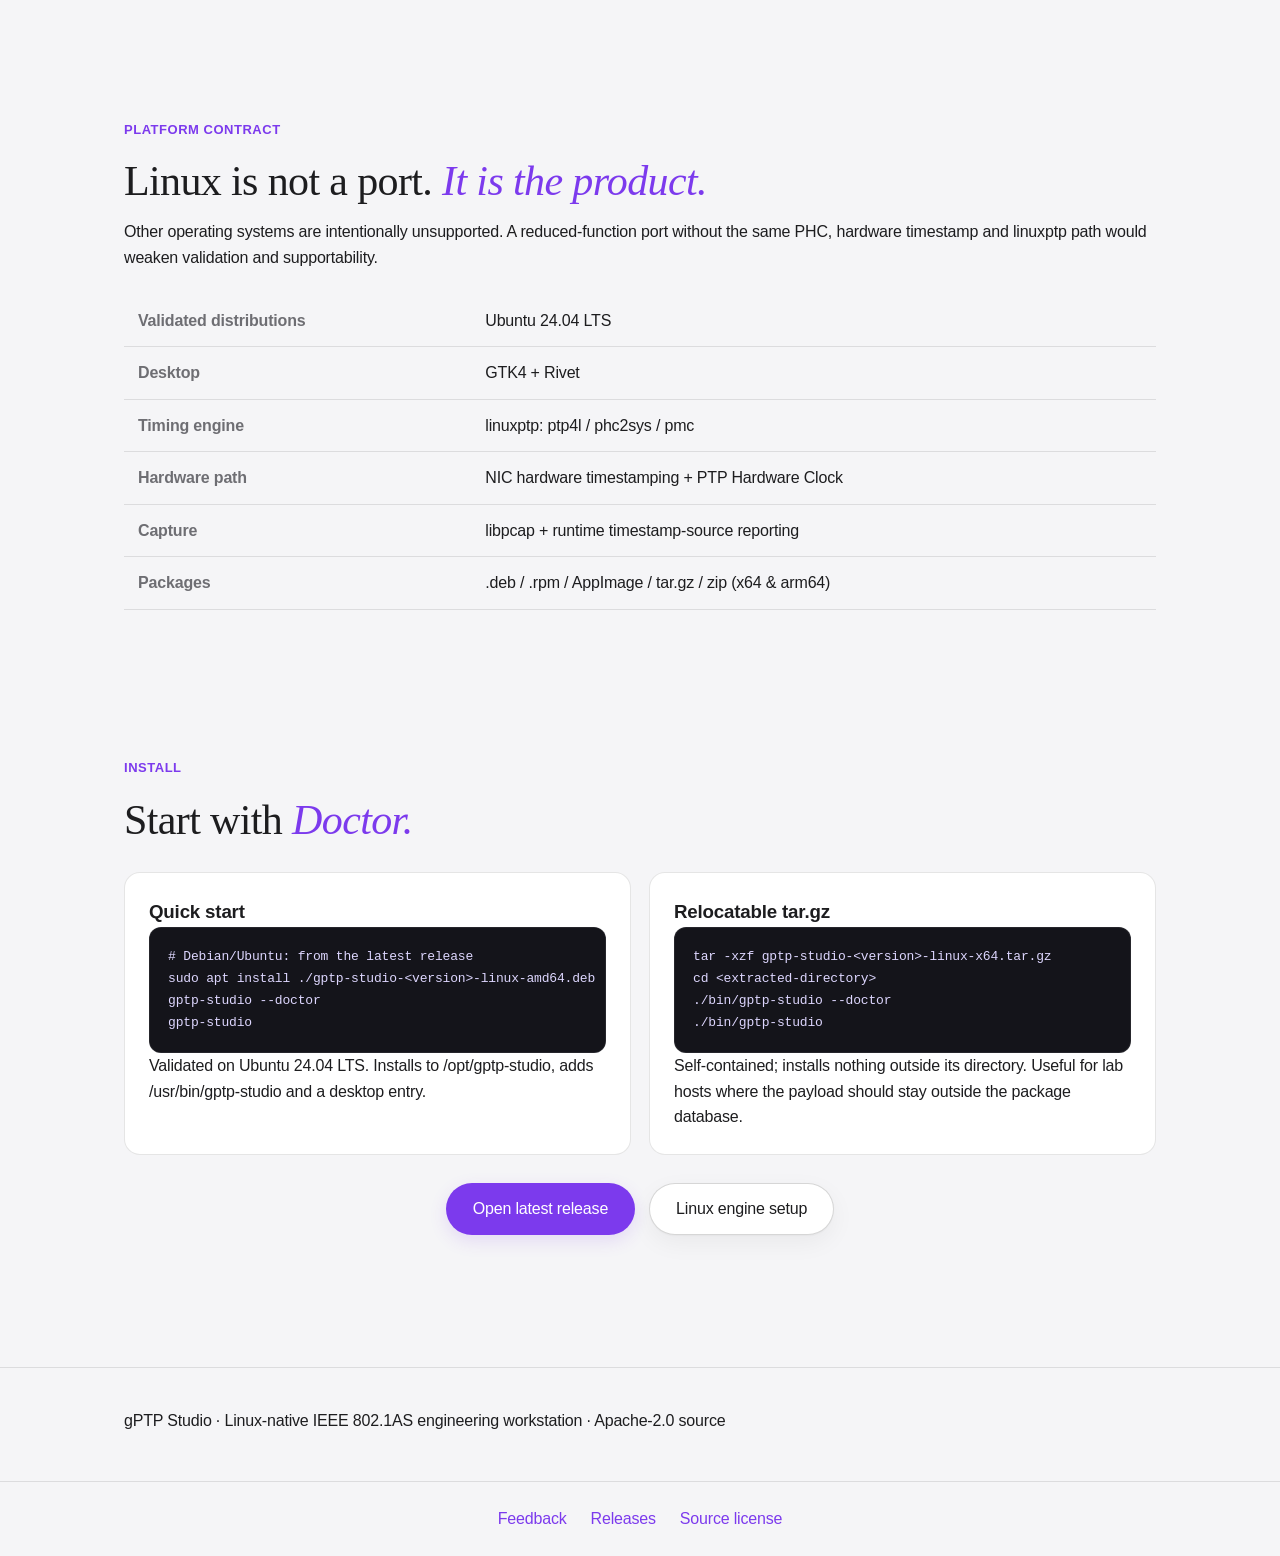
==== commit bfb18346: "docs: align product policy, delivery priorities and support surfaces" ====
--- a/docs/index.html
+++ b/docs/index.html
@@ -19,6 +19,20 @@
     .download-card { border:1px solid var(--border); border-radius:16px; padding:24px; background:var(--bg-elevated); }
     .download-card h3 { margin-top:0; }
   </style>
+<script>
+var _hmt = _hmt || [];
+(function() {
+  var hm = document.createElement("script");
+  hm.src = "https://hm.baidu.com/hm.js?8e2445912635226bcba0c400bfb6079d";
+  var s = document.getElementsByTagName("script")[0];
+  s.parentNode.insertBefore(hm, s);
+})();
+</script>
+<style>
+  #product-support { display:flex; flex-wrap:wrap; justify-content:center; gap:12px 24px; padding:24px; font:inherit; border-top:1px solid var(--border, #a8a29e); }
+  #product-support a:focus-visible { outline:2px solid currentColor; outline-offset:4px; }
+  html:lang(en) #product-support .support-zh, html:lang(zh) #product-support .support-en { display:none; }
+</style>
 </head>
 <body>
   <nav class="nav-container">
@@ -45,7 +59,7 @@
 
   <section class="hero" id="overview">
     <div class="container hero-copy">
-      <div class="linux-pill"><span class="linux-dot"></span><span data-en="Linux-only · Ubuntu 22.04 / 24.04" data-zh="仅支持 Linux · Ubuntu 22.04 / 24.04">Linux-only · Ubuntu 22.04 / 24.04</span></div>
+      <div class="linux-pill"><span class="linux-dot"></span><span data-en="Linux-only · Ubuntu 24.04" data-zh="仅支持 Linux · Ubuntu 24.04">Linux-only · Ubuntu 24.04</span></div>
       <span class="eyebrow" data-en="Automotive Ethernet timing" data-zh="Automotive Ethernet 时间同步">Automotive Ethernet timing</span>
       <h1><span data-en="One Linux workstation." data-zh="一台 Linux 工作站，">One Linux workstation.</span> <span class="accent" data-en="Full gPTP visibility." data-zh="看清整个 gPTP。">Full gPTP visibility.</span></h1>
       <p class="lead" data-en="gPTP Studio is a professional IEEE 802.1AS / AUTOSAR EthTSyn debugging workstation built around the Linux timing stack: PHC, hardware timestamping, SO_TIMESTAMPING, linuxptp and explicit privilege control." data-zh="gPTP Studio 是围绕 Linux 时间栈构建的专业 IEEE 802.1AS / AUTOSAR EthTSyn 调试工作站：PHC、硬件时间戳、SO_TIMESTAMPING、linuxptp 与明确可控的权限路径。">gPTP Studio is a professional IEEE 802.1AS / AUTOSAR EthTSyn debugging workstation built around the Linux timing stack.</p>
@@ -79,8 +93,8 @@
       <h2 class="section-title"><span data-en="Linux is not a port." data-zh="Linux 不是其中一个移植平台，">Linux is not a port.</span> <span class="accent" data-en="It is the product." data-zh="Linux 就是产品本体。">It is the product.</span></h2>
       <p class="lead" data-en="Other operating systems are intentionally unsupported. A reduced-function port without the same PHC, hardware timestamp and linuxptp path would weaken validation and supportability." data-zh="其他操作系统明确不在产品支持范围内。没有同等 PHC、硬件时间戳和 linuxptp 路径的缩水移植，只会降低验证可信度与售后可支持性。">Other operating systems are intentionally unsupported.</p>
       <table class="support-table">
-        <tr><th data-en="Validated distributions" data-zh="验证发行版">Validated distributions</th><td>Ubuntu 22.04 LTS, Ubuntu 24.04 LTS</td></tr>
-        <tr><th data-en="Desktop" data-zh="桌面 UI">Desktop</th><td>GTK 3 + WebKitGTK 4.1</td></tr>
+        <tr><th data-en="Validated distributions" data-zh="验证发行版">Validated distributions</th><td>Ubuntu 24.04 LTS</td></tr>
+        <tr><th data-en="Desktop" data-zh="桌面 UI">Desktop</th><td>GTK4 + Rivet</td></tr>
         <tr><th data-en="Timing engine" data-zh="时间引擎">Timing engine</th><td>linuxptp: ptp4l / phc2sys / pmc</td></tr>
         <tr><th data-en="Hardware path" data-zh="硬件时间路径">Hardware path</th><td>NIC hardware timestamping + PTP Hardware Clock</td></tr>
         <tr><th data-en="Capture" data-zh="抓包">Capture</th><td>libpcap + runtime timestamp-source reporting</td></tr>
@@ -95,11 +109,11 @@
       <h2 class="section-title"><span data-en="Start with" data-zh="第一步先运行">Start with</span> <span class="accent">Doctor.</span></h2>
       <div class="download-grid">
         <div class="download-card"><h3 data-en="Quick start" data-zh="快速开始">Quick start</h3><pre class="command"># Debian/Ubuntu: from the latest release
-sudo apt install ./gPTP-Studio-linux-x64.deb
+sudo apt install ./gptp-studio-&lt;version&gt;-linux-amd64.deb
 gptp-studio --doctor
-gptp-studio</pre><p data-en="Validated on Ubuntu 22.04 / 24.04 LTS. Installs to /opt/gptp-studio, adds /usr/bin/gptp-studio and a desktop entry." data-zh="在 Ubuntu 22.04 / 24.04 LTS 上验证。安装到 /opt/gptp-studio，提供 /usr/bin/gptp-studio 命令与桌面入口。">Validated on Ubuntu 22.04 / 24.04 LTS.</p></div>
-        <div class="download-card"><h3 data-en="Relocatable tar.gz" data-zh="Relocatable tar.gz">Relocatable tar.gz</h3><pre class="command">tar -xzf gPTP-Studio-linux-x64.tar.gz
-cd gptp-studio-distributed
+gptp-studio</pre><p data-en="Validated on Ubuntu 24.04 LTS. Installs to /opt/gptp-studio, adds /usr/bin/gptp-studio and a desktop entry." data-zh="在 Ubuntu 24.04 LTS 上验证。安装到 /opt/gptp-studio，提供 /usr/bin/gptp-studio 命令与桌面入口。">Validated on Ubuntu 24.04 LTS.</p></div>
+        <div class="download-card"><h3 data-en="Relocatable tar.gz" data-zh="Relocatable tar.gz">Relocatable tar.gz</h3><pre class="command">tar -xzf gptp-studio-&lt;version&gt;-linux-x64.tar.gz
+cd &lt;extracted-directory&gt;
 ./bin/gptp-studio --doctor
 ./bin/gptp-studio</pre><p data-en="Self-contained; installs nothing outside its directory. Useful for lab hosts where the payload should stay outside the package database." data-zh="自包含，不在目录外安装任何内容。适合希望应用 payload 与系统包数据库解耦的实验室主机。">Self-contained; installs nothing outside its directory.</p></div>
       </div>
@@ -111,6 +125,7 @@
   </section>
 
   <footer><div class="container"><p data-en="gPTP Studio · Linux-native IEEE 802.1AS engineering workstation · Apache-2.0 source" data-zh="gPTP Studio · Linux 原生 IEEE 802.1AS 工程工作站 · Apache-2.0 源码">gPTP Studio · Linux-native IEEE 802.1AS engineering workstation · Apache-2.0 source</p></div></footer>
+<nav id="product-support" aria-label="Support / 支持"><a href="https://github.com/turinglambdaai/gptp-studio/issues"><span class="support-zh">反馈</span><span class="support-en" lang="en">Feedback</span></a> <a href="https://github.com/turinglambdaai/gptp-studio/releases"><span class="support-zh">发布与更新</span><span class="support-en" lang="en">Releases</span></a> <a href="https://github.com/turinglambdaai/gptp-studio/blob/main/LICENSE"><span class="support-zh">源码许可</span><span class="support-en" lang="en">Source license</span></a></nav>
 
   <script>
     // Unified language policy: explicit choice wins; otherwise follow system/browser locale.
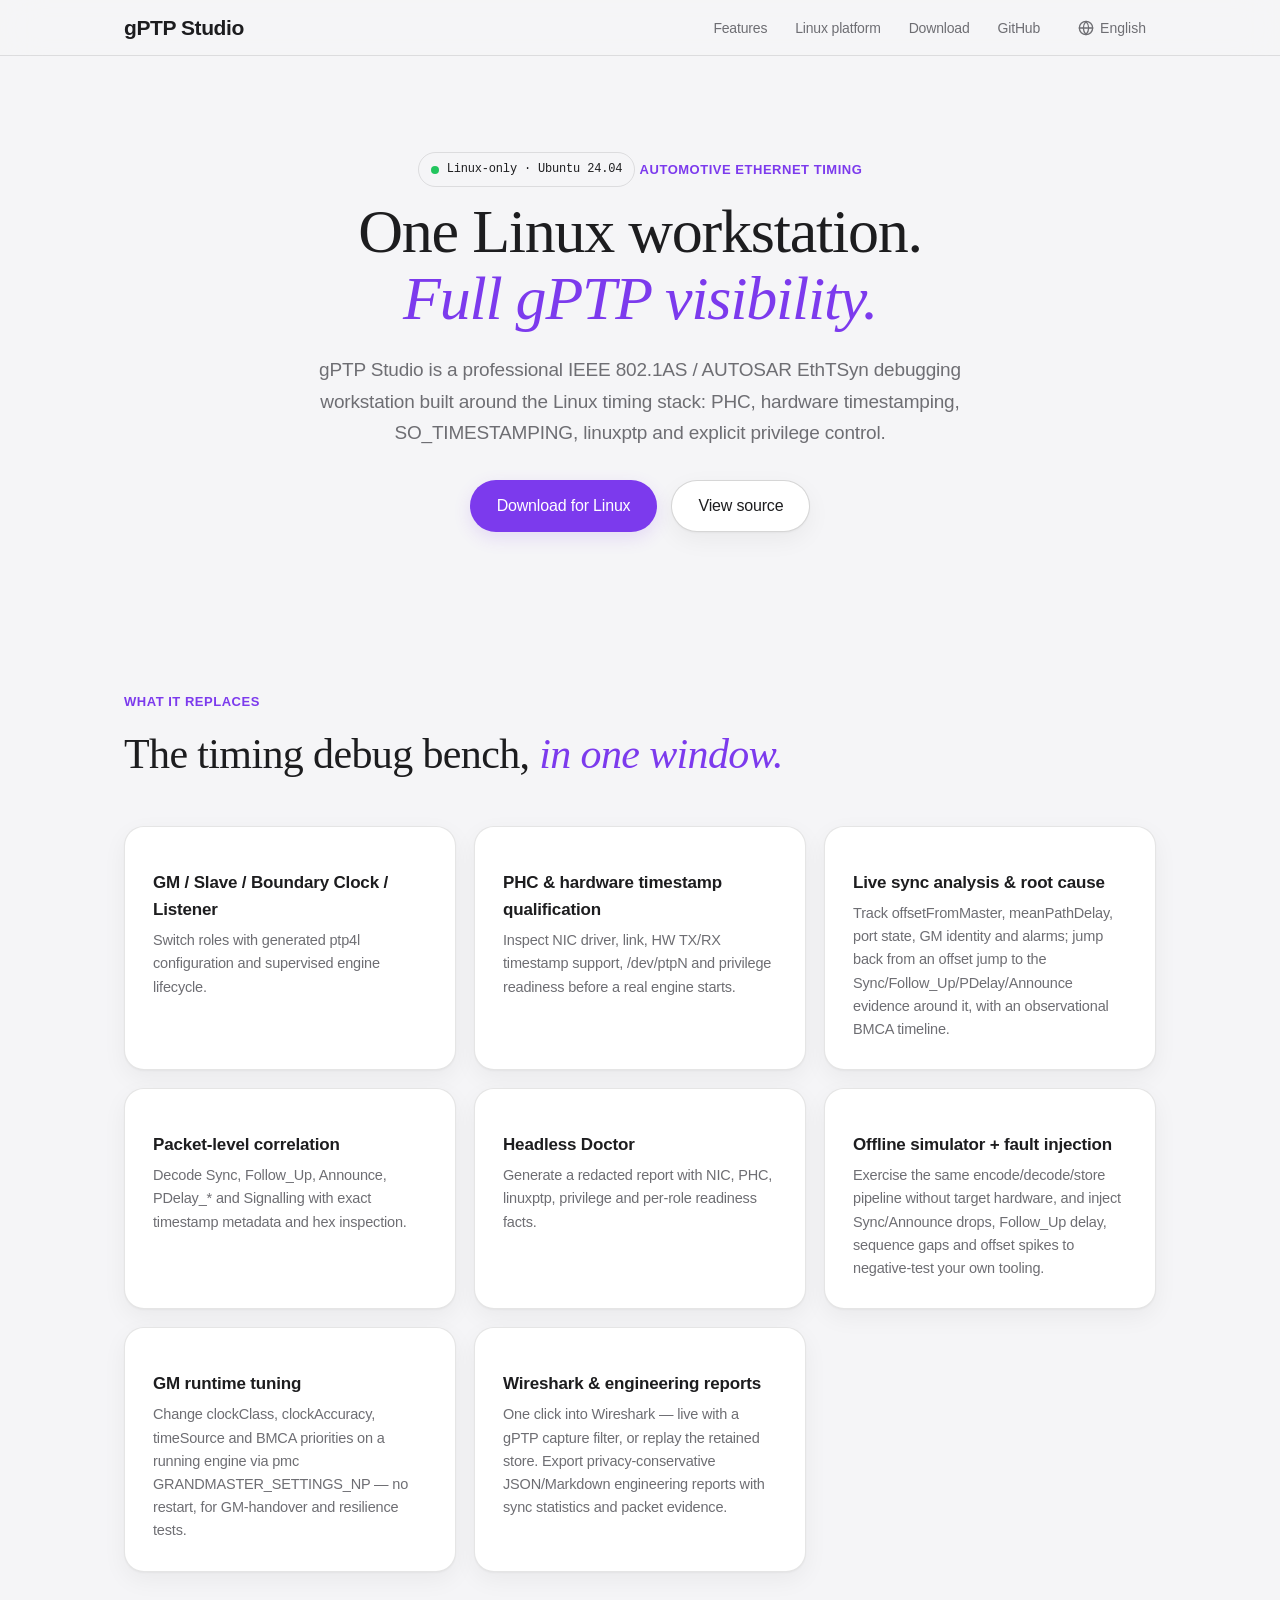
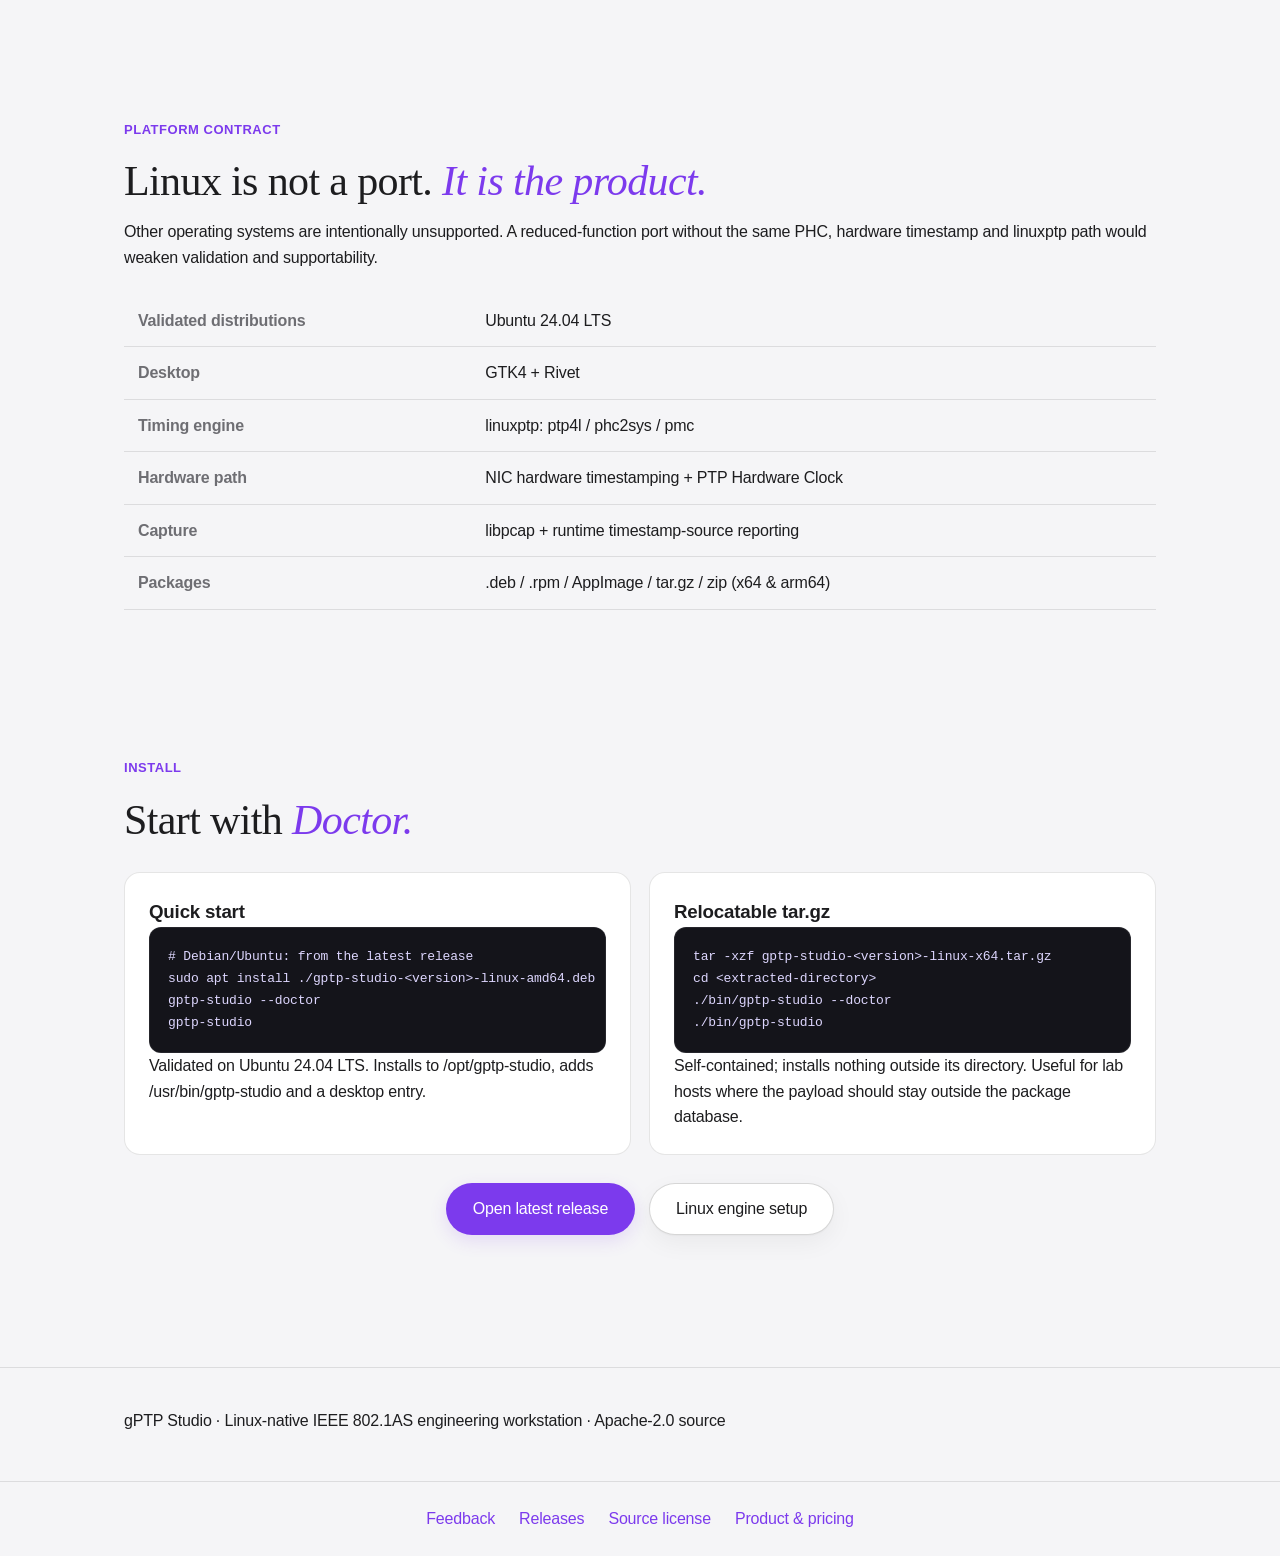
==== commit ca904e0a: "docs: define launch pricing, free boundaries and commercial release gates" ====
--- a/docs/index.html
+++ b/docs/index.html
@@ -125,7 +125,7 @@
   </section>
 
   <footer><div class="container"><p data-en="gPTP Studio · Linux-native IEEE 802.1AS engineering workstation · Apache-2.0 source" data-zh="gPTP Studio · Linux 原生 IEEE 802.1AS 工程工作站 · Apache-2.0 源码">gPTP Studio · Linux-native IEEE 802.1AS engineering workstation · Apache-2.0 source</p></div></footer>
-<nav id="product-support" aria-label="Support / 支持"><a href="https://github.com/turinglambdaai/gptp-studio/issues"><span class="support-zh">反馈</span><span class="support-en" lang="en">Feedback</span></a> <a href="https://github.com/turinglambdaai/gptp-studio/releases"><span class="support-zh">发布与更新</span><span class="support-en" lang="en">Releases</span></a> <a href="https://github.com/turinglambdaai/gptp-studio/blob/main/LICENSE"><span class="support-zh">源码许可</span><span class="support-en" lang="en">Source license</span></a></nav>
+<nav id="product-support" aria-label="Support / 支持"><a href="https://github.com/turinglambdaai/gptp-studio/issues"><span class="support-zh">反馈</span><span class="support-en" lang="en">Feedback</span></a> <a href="https://github.com/turinglambdaai/gptp-studio/releases"><span class="support-zh">发布与更新</span><span class="support-en" lang="en">Releases</span></a> <a href="https://github.com/turinglambdaai/gptp-studio/blob/main/LICENSE"><span class="support-zh">源码许可</span><span class="support-en" lang="en">Source license</span></a> <a href="https://github.com/turinglambdaai/gptp-studio/blob/main/PRICING.md"><span class="support-zh">产品与收费方案</span><span class="support-en" lang="en">Product & pricing</span></a></nav>
 
   <script>
     // Unified language policy: explicit choice wins; otherwise follow system/browser locale.
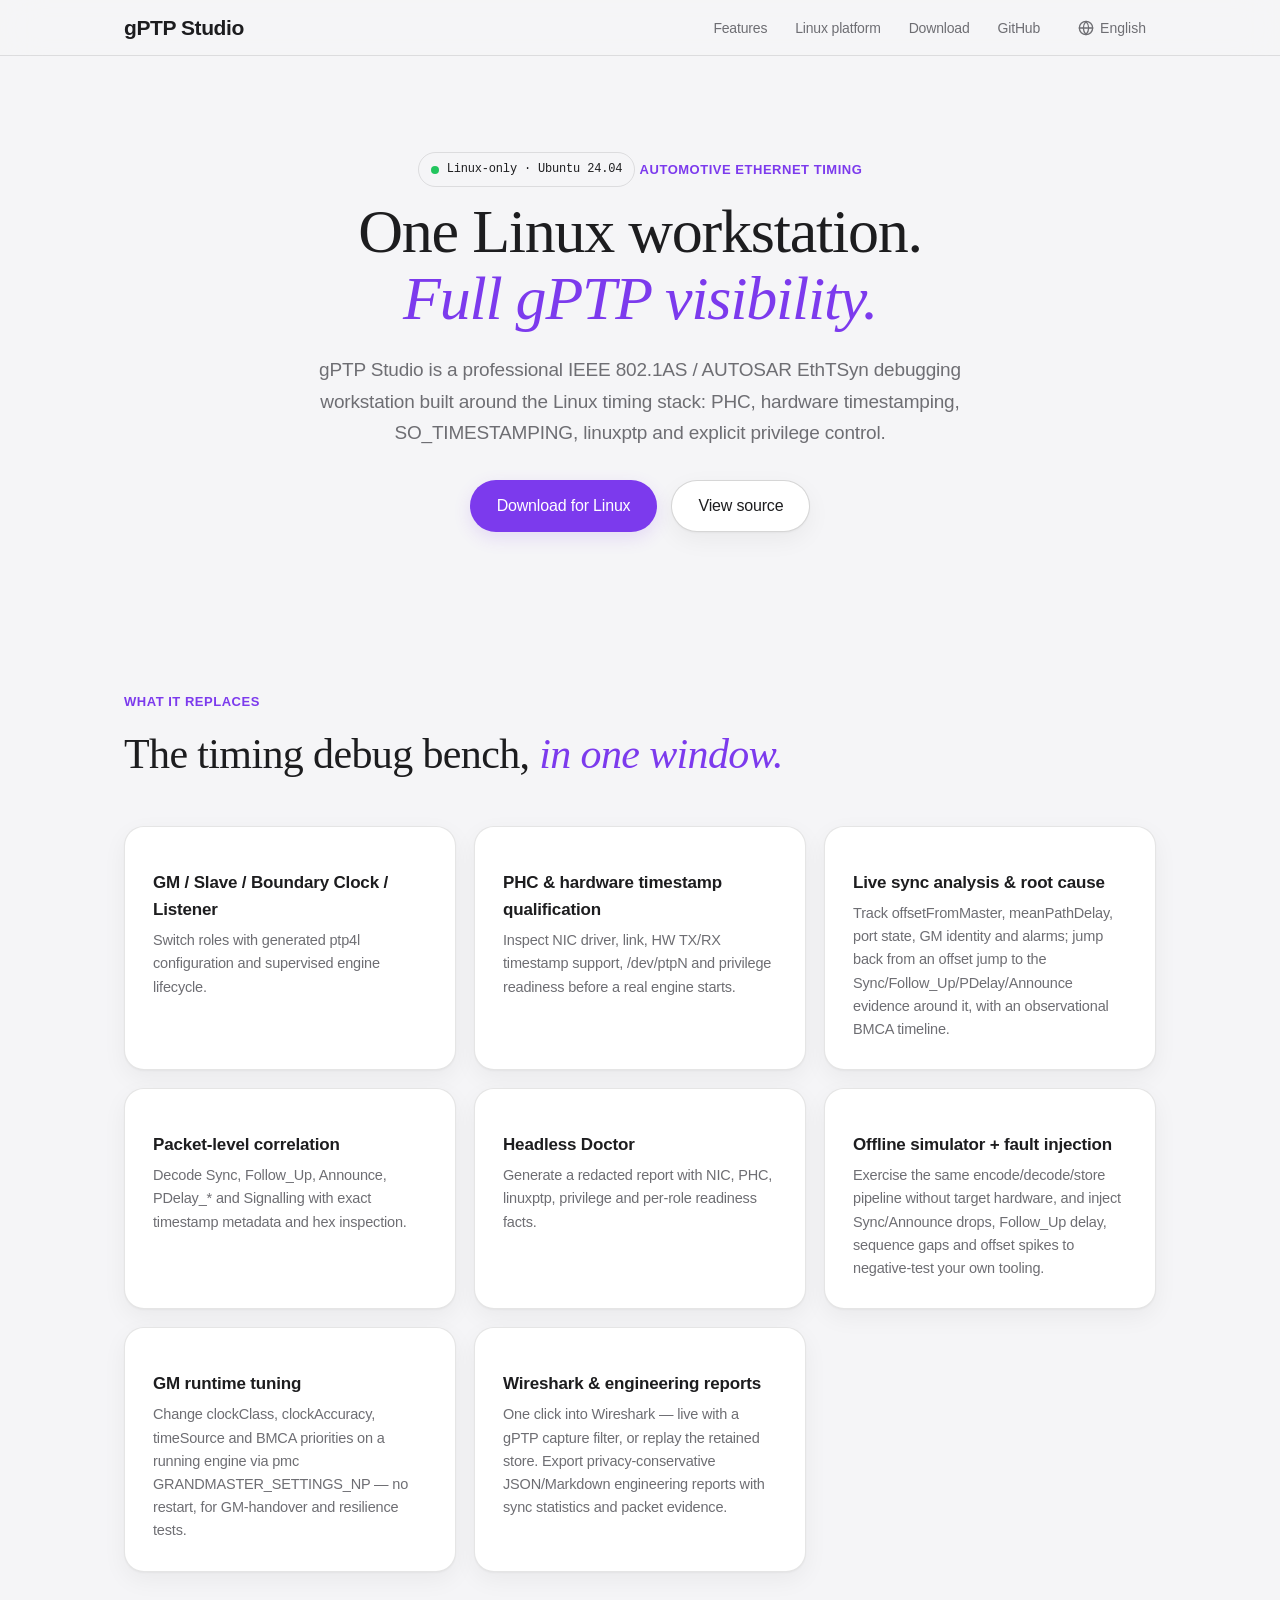
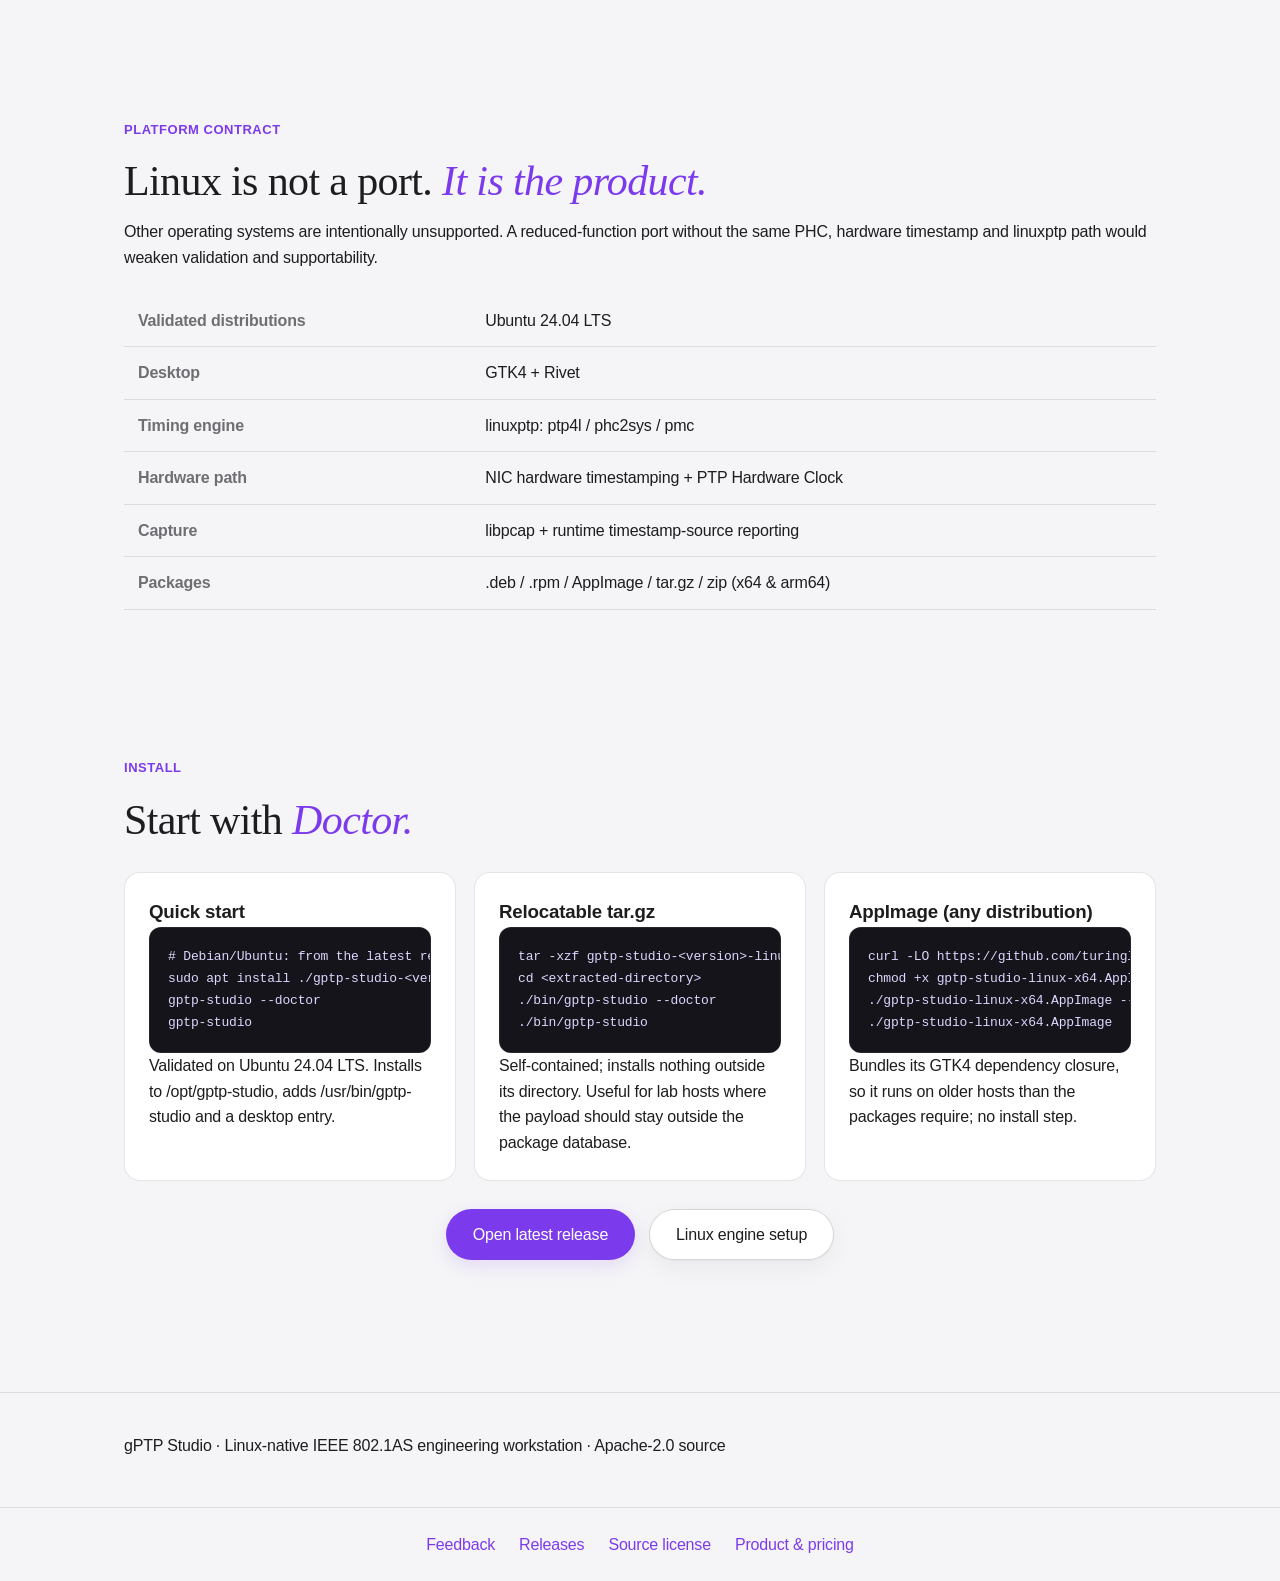
==== commit c04e173a: "docs: reconcile the update contract, landing page and pricing status with the decision The update co" ====
--- a/docs/index.html
+++ b/docs/index.html
@@ -116,6 +116,10 @@
 cd &lt;extracted-directory&gt;
 ./bin/gptp-studio --doctor
 ./bin/gptp-studio</pre><p data-en="Self-contained; installs nothing outside its directory. Useful for lab hosts where the payload should stay outside the package database." data-zh="自包含，不在目录外安装任何内容。适合希望应用 payload 与系统包数据库解耦的实验室主机。">Self-contained; installs nothing outside its directory.</p></div>
+        <div class="download-card"><h3 data-en="AppImage (any distribution)" data-zh="AppImage（任意发行版）">AppImage</h3><pre class="command">curl -LO https://github.com/turinglambdaai/gptp-studio/releases/latest/download/gptp-studio-linux-x64.AppImage
+chmod +x gptp-studio-linux-x64.AppImage
+./gptp-studio-linux-x64.AppImage --doctor
+./gptp-studio-linux-x64.AppImage</pre><p data-en="Bundles its GTK4 dependency closure, so it runs on older hosts than the packages require; no install step." data-zh="自带 GTK4 依赖闭包，比包管理器版本能跑在更老的宿主上；无需安装。">Bundles its GTK4 dependency closure; no install step.</p></div>
       </div>
       <div class="hero-buttons" style="margin-top:28px">
         <a href="https://github.com/turinglambdaai/gptp-studio/releases/latest" class="btn btn-primary" data-en="Open latest release" data-zh="打开最新 Release">Open latest release</a>
@@ -125,7 +129,7 @@
   </section>
 
   <footer><div class="container"><p data-en="gPTP Studio · Linux-native IEEE 802.1AS engineering workstation · Apache-2.0 source" data-zh="gPTP Studio · Linux 原生 IEEE 802.1AS 工程工作站 · Apache-2.0 源码">gPTP Studio · Linux-native IEEE 802.1AS engineering workstation · Apache-2.0 source</p></div></footer>
-<nav id="product-support" aria-label="Support / 支持"><a href="https://github.com/turinglambdaai/gptp-studio/issues"><span class="support-zh">反馈</span><span class="support-en" lang="en">Feedback</span></a> <a href="https://github.com/turinglambdaai/gptp-studio/releases"><span class="support-zh">发布与更新</span><span class="support-en" lang="en">Releases</span></a> <a href="https://github.com/turinglambdaai/gptp-studio/blob/main/LICENSE"><span class="support-zh">源码许可</span><span class="support-en" lang="en">Source license</span></a> <a href="https://github.com/turinglambdaai/gptp-studio/blob/main/PRICING.md"><span class="support-zh">产品与收费方案</span><span class="support-en" lang="en">Product & pricing</span></a></nav>
+<nav id="product-support" aria-label="Support / 支持"><a href="https://github.com/turinglambdaai/gptp-studio/issues"><span class="support-zh">反馈</span><span class="support-en" lang="en">Feedback</span></a> <a href="https://github.com/turinglambdaai/gptp-studio/releases"><span class="support-zh">发布与更新</span><span class="support-en" lang="en">Releases</span></a> <a href="https://github.com/turinglambdaai/gptp-studio/blob/main/LICENSE"><span class="support-zh">源码许可</span><span class="support-en" lang="en">Source license</span></a> <a class="support-zh" href="https://github.com/turinglambdaai/gptp-studio/blob/main/PRICING.zh-CN.md">产品与收费方案</a> <a class="support-en" lang="en" href="https://github.com/turinglambdaai/gptp-studio/blob/main/PRICING.md">Product & pricing</a></nav>
 
   <script>
     // Unified language policy: explicit choice wins; otherwise follow system/browser locale.
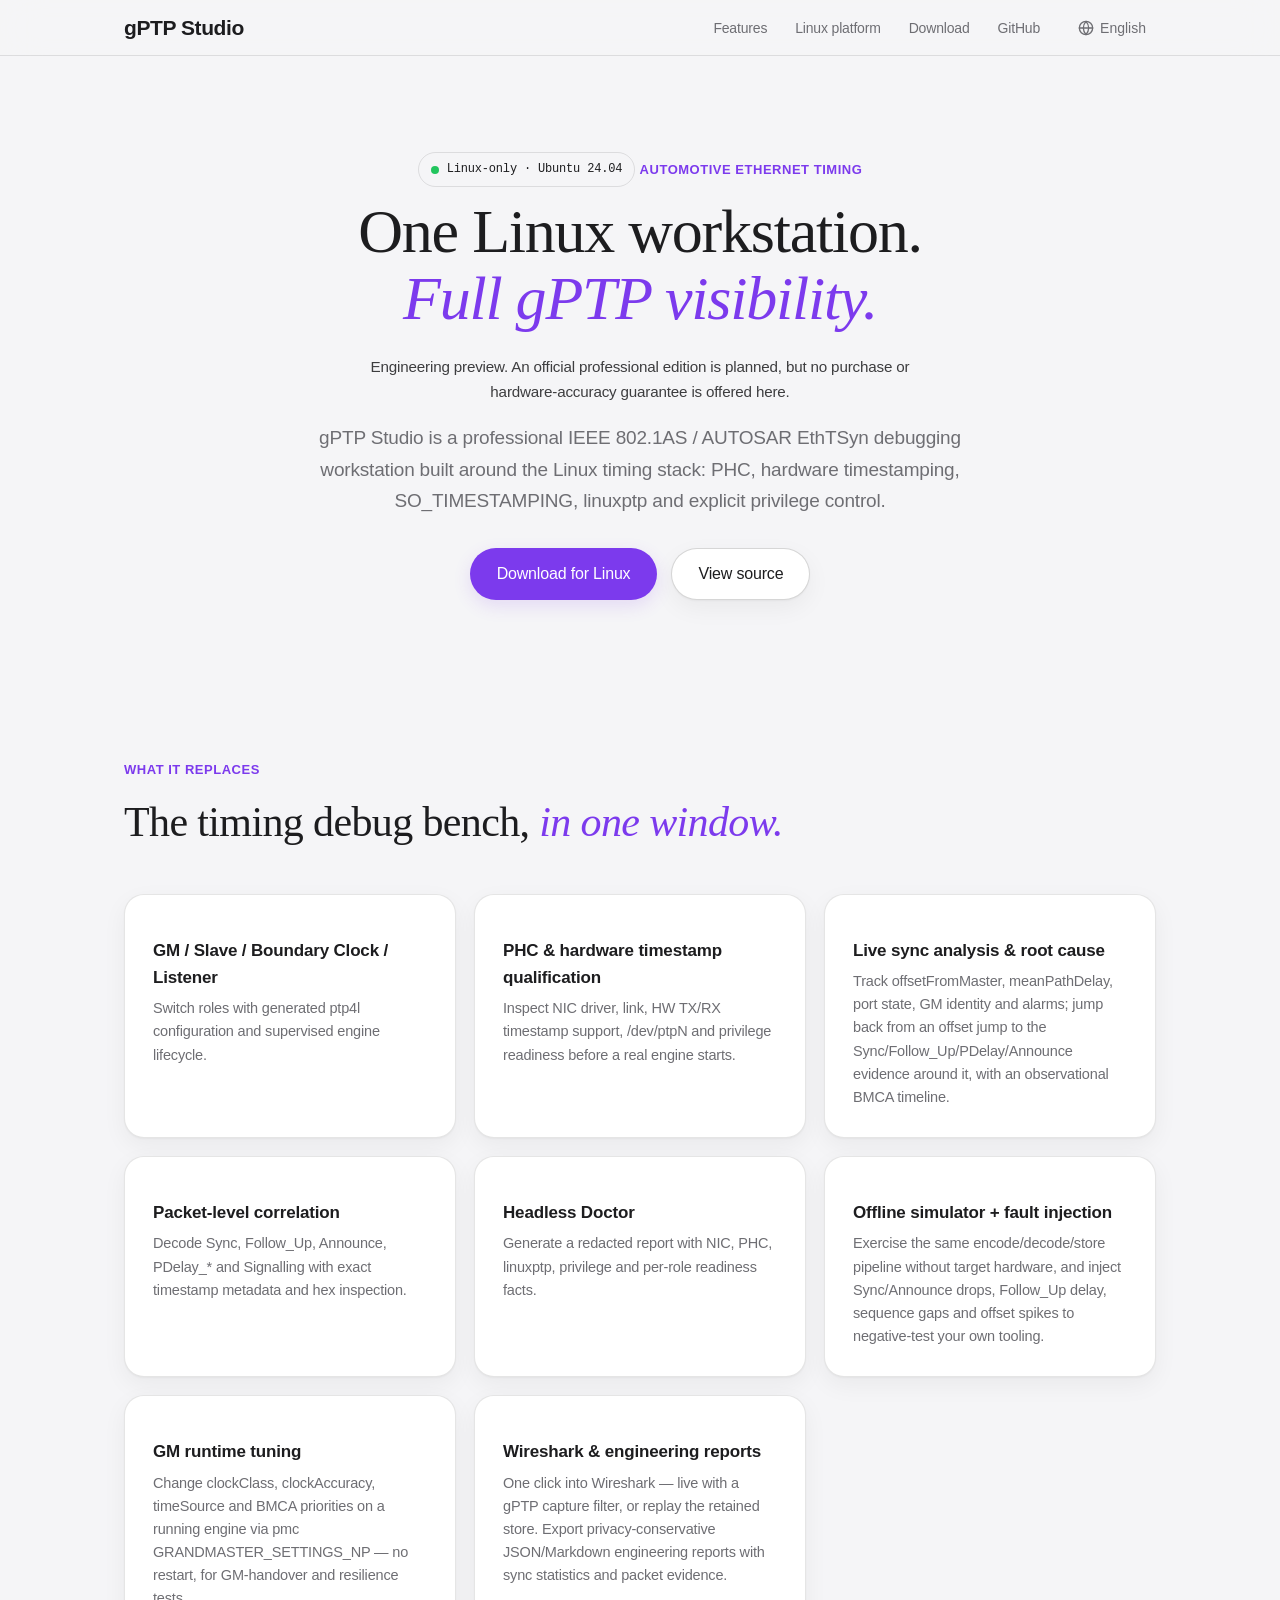
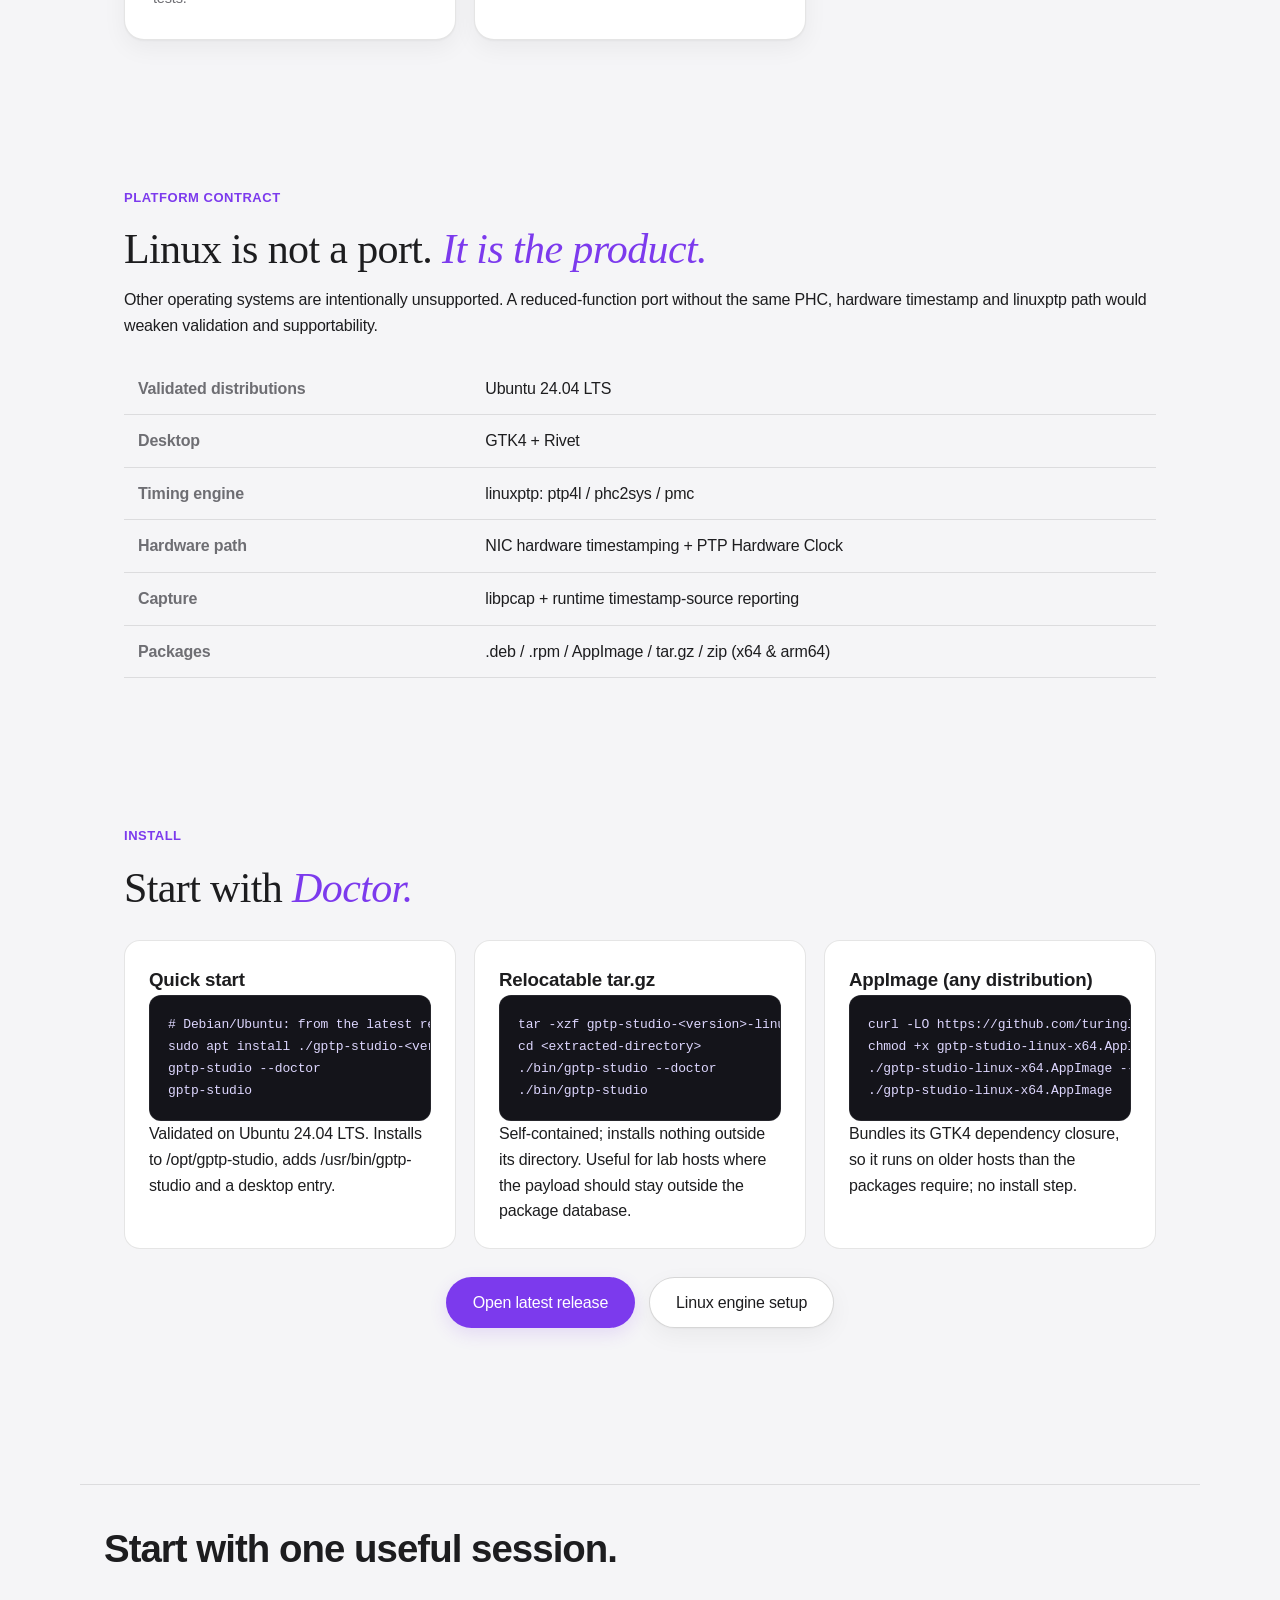
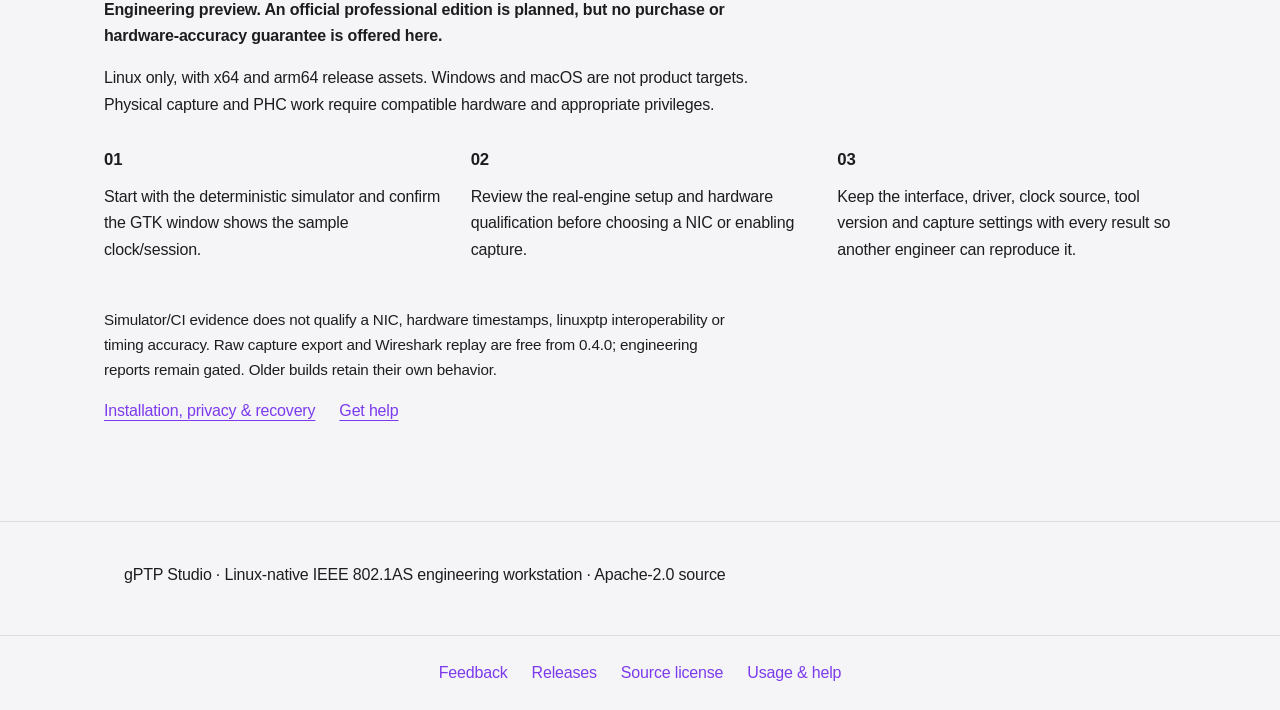
==== commit ba499fd5: "docs: ship bilingual product use, recovery and honest availability Update customer homepage and manu" ====
--- a/docs/index.html
+++ b/docs/index.html
@@ -33,6 +33,13 @@
   #product-support a:focus-visible { outline:2px solid currentColor; outline-offset:4px; }
   html:lang(en) #product-support .support-zh, html:lang(zh) #product-support .support-en { display:none; }
 </style>
+<style id="product-start-style">
+.product-availability{font-size:.95rem;line-height:1.65;max-width:72ch;margin:18px 0;opacity:.85} .hero .product-availability{margin-left:auto;margin-right:auto}
+.product-start{max-width:1120px;margin:64px auto;padding:32px 24px;border-top:1px solid var(--border,#aaa);font:inherit;line-height:1.65}
+.product-start h2{font-size:clamp(1.7rem,3vw,2.4rem);letter-spacing:-.025em;margin:0 0 16px}.product-start h3{font-size:1.05rem;margin:0 0 10px}.product-start p{margin:0 0 16px;max-width:74ch}.product-start-grid{display:grid;grid-template-columns:repeat(3,minmax(0,1fr));gap:28px;margin:28px 0}.product-start a{text-decoration:underline;text-underline-offset:4px;overflow-wrap:anywhere}.product-start a:focus-visible{outline:2px solid currentColor;outline-offset:5px}.product-start .start-links{display:flex;gap:16px 24px;flex-wrap:wrap}.product-start .start-status{font-weight:600}.product-start .start-limits{font-size:.95em}
+html:lang(en) .reader-zh,html:lang(zh) .reader-en{display:none!important}@media(max-width:700px){.product-start{margin:40px auto;padding:24px 20px}.product-start-grid{grid-template-columns:1fr;gap:18px}}
+</style>
+<style>.lang-menu li.lang-choice{padding:0}.lang-menu .lang-choice button{display:block;width:100%;padding:8px 12px;border:0;background:transparent;color:inherit;font:inherit;text-align:left;cursor:pointer}.lang-menu .lang-choice button:focus-visible{outline:2px solid currentColor;outline-offset:-2px;border-radius:4px}</style>
 </head>
 <body>
   <nav class="nav-container">
@@ -49,8 +56,8 @@
                         <span id="current-lang-label" data-en="English" data-zh="简体中文">English</span>
                     </button>
                     <ul class="lang-menu">
-                        <li onclick="setLanguage('en')">English</li>
-                        <li onclick="setLanguage('zh')">简体中文</li>
+                        <li class="lang-choice"><button type="button" onclick="setLanguage('en')">English</button></li>
+                        <li class="lang-choice"><button type="button" onclick="setLanguage('zh')">简体中文</button></li>
                     </ul>
                 </li>
       </ul>
@@ -62,6 +69,7 @@
       <div class="linux-pill"><span class="linux-dot"></span><span data-en="Linux-only · Ubuntu 24.04" data-zh="仅支持 Linux · Ubuntu 24.04">Linux-only · Ubuntu 24.04</span></div>
       <span class="eyebrow" data-en="Automotive Ethernet timing" data-zh="Automotive Ethernet 时间同步">Automotive Ethernet timing</span>
       <h1><span data-en="One Linux workstation." data-zh="一台 Linux 工作站，">One Linux workstation.</span> <span class="accent" data-en="Full gPTP visibility." data-zh="看清整个 gPTP。">Full gPTP visibility.</span></h1>
+<p class="reader-en product-availability" lang="en">Engineering preview. An official professional edition is planned, but no purchase or hardware-accuracy guarantee is offered here.</p><p class="reader-zh product-availability" lang="zh">工程预览。规划有官方专业版，此处尚不提供购买或硬件精度保证。</p>
       <p class="lead" data-en="gPTP Studio is a professional IEEE 802.1AS / AUTOSAR EthTSyn debugging workstation built around the Linux timing stack: PHC, hardware timestamping, SO_TIMESTAMPING, linuxptp and explicit privilege control." data-zh="gPTP Studio 是围绕 Linux 时间栈构建的专业 IEEE 802.1AS / AUTOSAR EthTSyn 调试工作站：PHC、硬件时间戳、SO_TIMESTAMPING、linuxptp 与明确可控的权限路径。">gPTP Studio is a professional IEEE 802.1AS / AUTOSAR EthTSyn debugging workstation built around the Linux timing stack.</p>
       <div class="hero-buttons">
         <a href="#download" class="btn btn-primary" data-en="Download for Linux" data-zh="下载 Linux 版本">Download for Linux</a>
@@ -128,8 +136,11 @@
     </div>
   </section>
 
-  <footer><div class="container"><p data-en="gPTP Studio · Linux-native IEEE 802.1AS engineering workstation · Apache-2.0 source" data-zh="gPTP Studio · Linux 原生 IEEE 802.1AS 工程工作站 · Apache-2.0 源码">gPTP Studio · Linux-native IEEE 802.1AS engineering workstation · Apache-2.0 source</p></div></footer>
-<nav id="product-support" aria-label="Support / 支持"><a href="https://github.com/turinglambdaai/gptp-studio/issues"><span class="support-zh">反馈</span><span class="support-en" lang="en">Feedback</span></a> <a href="https://github.com/turinglambdaai/gptp-studio/releases"><span class="support-zh">发布与更新</span><span class="support-en" lang="en">Releases</span></a> <a href="https://github.com/turinglambdaai/gptp-studio/blob/main/LICENSE"><span class="support-zh">源码许可</span><span class="support-en" lang="en">Source license</span></a> <a class="support-zh" href="https://github.com/turinglambdaai/gptp-studio/blob/main/PRICING.zh-CN.md">产品与收费方案</a> <a class="support-en" lang="en" href="https://github.com/turinglambdaai/gptp-studio/blob/main/PRICING.md">Product & pricing</a></nav>
+  <section id="start-here" class="product-start" aria-label="Get started / 开始使用">
+<h2 class="reader-en " lang="en">Start with one useful session.</h2><h2 class="reader-zh " lang="zh">从一次有效使用开始。</h2><p class="reader-en start-status" lang="en">Engineering preview. An official professional edition is planned, but no purchase or hardware-accuracy guarantee is offered here.</p><p class="reader-zh start-status" lang="zh">工程预览。规划有官方专业版，此处尚不提供购买或硬件精度保证。</p><p class="reader-en " lang="en">Linux only, with x64 and arm64 release assets. Windows and macOS are not product targets. Physical capture and PHC work require compatible hardware and appropriate privileges.</p><p class="reader-zh " lang="zh">仅支持 Linux，提供 x64 和 arm64 发布附件。Windows 和 macOS 不属于产品目标。真实抓包与 PHC 操作需要兼容硬件和适当权限。</p><div class="product-start-grid"><article><h3 class="reader-en " lang="en">01</h3><h3 class="reader-zh " lang="zh">01</h3><p class="reader-en " lang="en">Start with the deterministic simulator and confirm the GTK window shows the sample clock/session.</p><p class="reader-zh " lang="zh">先使用确定性模拟器，确认 GTK 窗口显示示例时钟和会话。</p></article><article><h3 class="reader-en " lang="en">02</h3><h3 class="reader-zh " lang="zh">02</h3><p class="reader-en " lang="en">Review the real-engine setup and hardware qualification before choosing a NIC or enabling capture.</p><p class="reader-zh " lang="zh">选择网卡或开启抓包前，阅读真实引擎配置与硬件资格说明。</p></article><article><h3 class="reader-en " lang="en">03</h3><h3 class="reader-zh " lang="zh">03</h3><p class="reader-en " lang="en">Keep the interface, driver, clock source, tool version and capture settings with every result so another engineer can reproduce it.</p><p class="reader-zh " lang="zh">随结果保存接口、驱动、时钟源、工具版本和抓包设置，便于其他工程师复现。</p></article></div><p class="reader-en start-limits" lang="en">Simulator/CI evidence does not qualify a NIC, hardware timestamps, linuxptp interoperability or timing accuracy. Raw capture export and Wireshark replay are free from 0.4.0; engineering reports remain gated. Older builds retain their own behavior.</p><p class="reader-zh start-limits" lang="zh">模拟器与 CI 证据不能证明网卡、硬件时间戳、linuxptp 互操作或定时精度已合格。0.4.0 起原始抓包导出和 Wireshark 回放已免费，工程报告仍有门禁；旧构建保留各自行为。</p><div class="start-links"><a class="reader-en" lang="en" href="https://github.com/turinglambdaai/gptp-studio/blob/main/docs/USER-GUIDE.md">Installation, privacy &amp; recovery</a><a class="reader-zh" lang="zh" href="https://github.com/turinglambdaai/gptp-studio/blob/main/docs/USER-GUIDE.zh-CN.md">安装、隐私与恢复</a><a href="https://github.com/turinglambdaai/gptp-studio/issues"><span class="reader-en " lang="en">Get help</span><span class="reader-zh " lang="zh">反馈与帮助</span></a></div>
+</section>
+<footer><div class="container"><p data-en="gPTP Studio · Linux-native IEEE 802.1AS engineering workstation · Apache-2.0 source" data-zh="gPTP Studio · Linux 原生 IEEE 802.1AS 工程工作站 · Apache-2.0 源码">gPTP Studio · Linux-native IEEE 802.1AS engineering workstation · Apache-2.0 source</p></div></footer>
+<nav id="product-support" aria-label="Support / 支持"><a href="https://github.com/turinglambdaai/gptp-studio/issues"><span class="support-zh">反馈</span><span class="support-en" lang="en">Feedback</span></a> <a href="https://github.com/turinglambdaai/gptp-studio/releases"><span class="support-zh">发布与更新</span><span class="support-en" lang="en">Releases</span></a> <a href="https://github.com/turinglambdaai/gptp-studio/blob/main/LICENSE"><span class="support-zh">源码许可</span><span class="support-en" lang="en">Source license</span></a> <a class="support-zh" href="https://github.com/turinglambdaai/gptp-studio/blob/main/docs/USER-GUIDE.zh-CN.md">使用与帮助</a> <a class="support-en" lang="en" href="https://github.com/turinglambdaai/gptp-studio/blob/main/docs/USER-GUIDE.md">Usage & help</a></nav>
 
   <script>
     // Unified language policy: explicit choice wins; otherwise follow system/browser locale.
